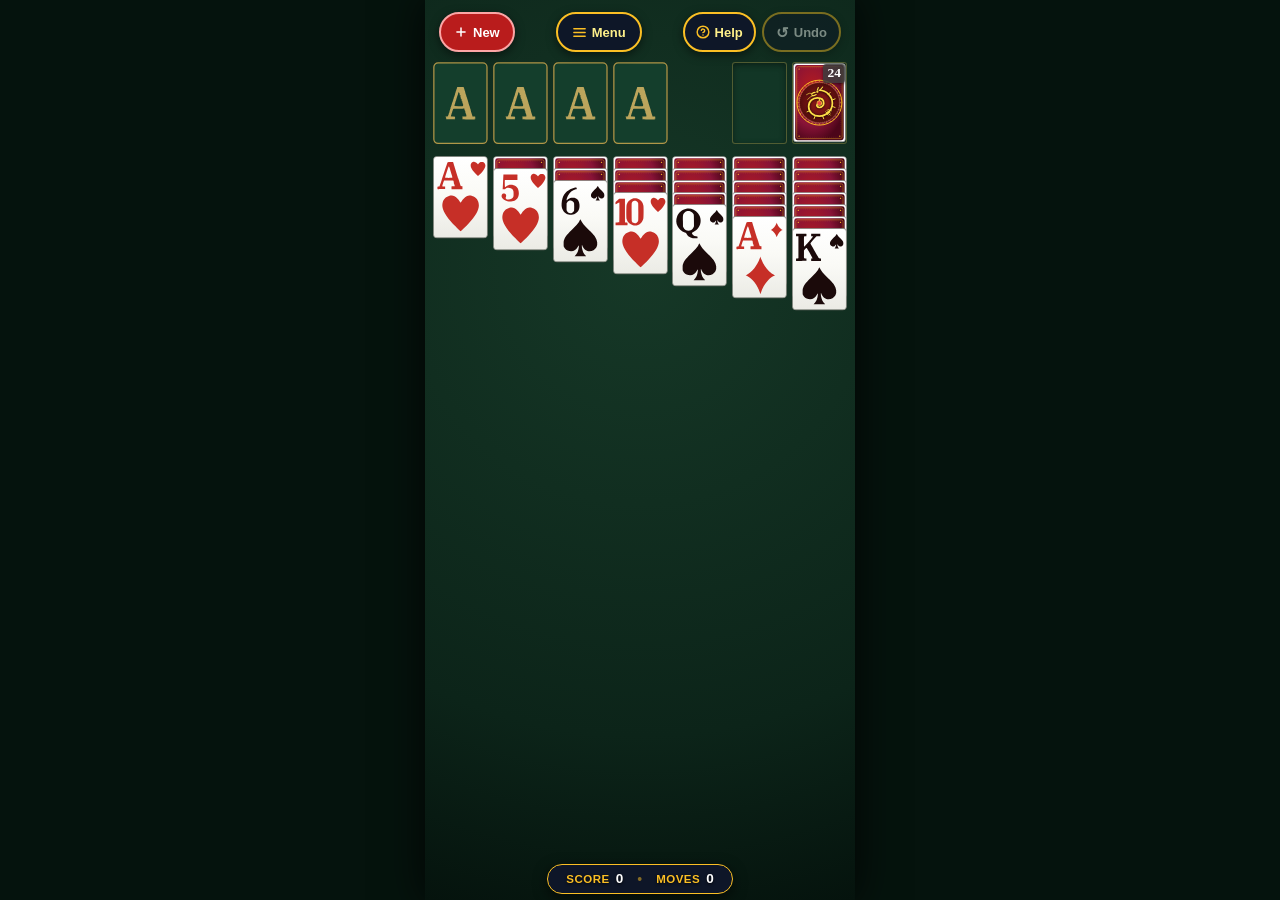
==== index.html @ 0c7f5eee "Update celebration screens and confirmation modals to Imperial Golden Dragon theme" ====
<!DOCTYPE html>
<html lang="en">
<head>
  <meta charset="UTF-8">
  <meta name="viewport" content="width=device-width, initial-scale=1.0, maximum-scale=1.0, user-scalable=no, viewport-fit=cover">
  <title>agy-solitaire: Accessible Klondike Solitaire</title>
  
  <!-- Apple Mobile Web App Tags for iPhone 16e PWA -->
  <meta name="apple-mobile-web-app-capable" content="yes">
  <meta name="apple-mobile-web-app-status-bar-style" content="black-translucent">
  <meta name="apple-mobile-web-app-title" content="Solitaire">
  <meta name="theme-color" content="#0c2419">

  <link rel="manifest" href="manifest.json?v=c1a">
  <link rel="apple-touch-icon" sizes="180x180" href="apple-touch-icon.png?v=c1a">
  <link rel="apple-touch-icon" href="apple-touch-icon.png?v=c1a">
  <link rel="icon" type="image/png" sizes="192x192" href="assets/icon-192.png?v=c1a">
  <link rel="icon" type="image/png" sizes="32x32" href="apple-touch-icon.png?v=c1a">
  <link rel="icon" type="image/svg+xml" href="favicon.svg?v=c1a">
  <link rel="alternate icon" href="favicon.svg?v=c1a">
  
  <!-- High-Legibility Font (Option 2: Lexend for open numeral counters) -->
  <link rel="preconnect" href="https://fonts.googleapis.com">
  <link rel="preconnect" href="https://fonts.gstatic.com" crossorigin>
  <link href="https://fonts.googleapis.com/css2?family=Lexend:wght@700;800;900&display=swap" rel="stylesheet">

  <link rel="stylesheet" href="css/style.css">
</head>
<body>

  <div id="app-container">
    <!-- ================================================================= -->
    <!-- TOP HUD: OPTION 2 TOP FLOATING BRASS PILLS                        -->
    <!-- ================================================================= -->
    <!-- ================================================================= -->
    <!-- TOP HUD: OPTION 3 SENIOR HIGH-CONTRAST BAR (40px HEIGHT, CENTER MENU)-->
    <!-- ================================================================= -->
    <header class="top-hud">
      <div class="hud-controls-left">
        <button class="hud-btn new-game-btn" id="btn-new-game" title="Start a New Game" aria-label="Start a New Game">
          <svg width="14" height="14" viewBox="0 0 24 24" fill="none" stroke="#ffffff" stroke-width="2.6" stroke-linecap="round" stroke-linejoin="round" style="flex-shrink:0;">
            <line x1="12" y1="5" x2="12" y2="19"/>
            <line x1="5" y1="12" x2="19" y2="12"/>
          </svg>
          <span>New</span>
        </button>
      </div>

      <div class="hud-controls-center">
        <button class="hud-btn menu-btn" id="btn-settings-toggle" title="Game Menu & Settings" aria-label="Game Menu & Settings">
          <svg width="15" height="15" viewBox="0 0 24 24" fill="none" stroke="#fbbf24" stroke-width="2.4" stroke-linecap="round" stroke-linejoin="round" style="flex-shrink:0;">
            <line x1="3" y1="6" x2="21" y2="6"/>
            <line x1="3" y1="12" x2="21" y2="12"/>
            <line x1="3" y1="18" x2="21" y2="18"/>
          </svg>
          <span>Menu</span>
        </button>
      </div>

      <div class="hud-controls-right">
        <button class="hud-btn help-btn" id="btn-help-toggle" title="How to Play" aria-label="How to Play">
          <svg width="14" height="14" viewBox="0 0 24 24" fill="none" stroke="#fbbf24" stroke-width="2.5" stroke-linecap="round" stroke-linejoin="round" style="flex-shrink:0;">
            <circle cx="12" cy="12" r="10"/>
            <path d="M9.09 9a3 3 0 0 1 5.83 1c0 2-3 3-3 3"/>
            <line x1="12" y1="17" x2="12.01" y2="17"/>
          </svg>
          <span>Help</span>
        </button>
        <button class="hud-btn undo-btn" id="btn-undo" title="Undo previous move" aria-label="Undo previous move">
          <span style="font-size: 15px; line-height: 1;">&#x21BA;</span>
          <span>Undo</span>
        </button>
      </div>
    </header>

    <!-- ================================================================= -->
    <!-- TOP ROW: 4 FOUNDATIONS ON LEFT, WASTE & STOCK ON RIGHT            -->
    <!-- ================================================================= -->
    <section class="top-row">
      <div class="slot slot-foundation" id="foundation-S" title="Spades Foundation"></div>
      <div class="slot slot-foundation" id="foundation-H" title="Hearts Foundation"></div>
      <div class="slot slot-foundation" id="foundation-C" title="Clubs Foundation"></div>
      <div class="slot slot-foundation" id="foundation-D" title="Diamonds Foundation"></div>
      <div></div> <!-- Blank spacer between foundations and waste -->
      <div class="slot slot-waste" id="slot-waste" title="Waste pile"></div>
      <div class="slot slot-stock" id="slot-stock" title="Stock pile"></div>
    </section>

    <!-- Container for Ace Celebration burst effects -->
    <div id="ace-celebration-container"></div>

    <!-- ================================================================= -->
    <!-- TABLEAU: 7 COLUMNS (GENEROUS TOUCH TARGETS & JUMBO RANKS)         -->
    <!-- ================================================================= -->
    <main class="tableau-area" id="game-board">
      <div class="tableau-col" id="tableau-0" data-col="0"></div>
      <div class="tableau-col" id="tableau-1" data-col="1"></div>
      <div class="tableau-col" id="tableau-2" data-col="2"></div>
      <div class="tableau-col" id="tableau-3" data-col="3"></div>
      <div class="tableau-col" id="tableau-4" data-col="4"></div>
      <div class="tableau-col" id="tableau-5" data-col="5"></div>
      <div class="tableau-col" id="tableau-6" data-col="6"></div>
    </main>

    <!-- ================================================================= -->
    <!-- AUTO-FINISH BANNER (APPEARS WHEN ALL CARDS REVEALED)             -->
    <!-- ================================================================= -->
    <aside id="auto-finish-banner">
      <div class="banner-text">🎉 Solitaire Solved!</div>
      <button class="banner-btn" id="btn-auto-finish">Auto-Finish &rarr;</button>
    </aside>

    <!-- ================================================================= -->
    <!-- VICTORY CELEBRATION LAYER (CANVAS + LANTERNS + DRAGON MODAL)       -->
    <!-- ================================================================= -->
    <canvas id="victory-canvas"></canvas>
    <div id="victory-lanterns"></div>

    <div id="victory-modal-overlay">
      <div class="opt2-seal">
        <svg class="modal-dragon-svg" width="86" height="86" viewBox="0 0 68 68" fill="none" xmlns="http://www.w3.org/2000/svg">
          <circle cx="34" cy="34" r="30" fill="none" stroke="#fbbf24" stroke-width="1.3"/>
          <g stroke="#fbbf24" stroke-width="0.8">
            <line x1="61.50" y1="34.00" x2="64.00" y2="34.00"/><line x1="61.08" y1="38.78" x2="63.54" y2="39.21"/><line x1="59.84" y1="43.37" x2="62.19" y2="44.24"/><line x1="57.81" y1="47.61" x2="59.98" y2="48.81"/><line x1="55.08" y1="51.34" x2="57.06" y2="52.88"/><line x1="51.72" y1="54.43" x2="53.48" y2="56.28"/><line x1="47.81" y1="56.76" x2="49.27" y2="58.93"/><line x1="43.48" y1="58.26" x2="44.60" y2="60.67"/><line x1="38.85" y1="58.88" x2="39.73" y2="61.50"/><line x1="34.00" y1="58.60" x2="34.00" y2="61.10"/><line x1="29.15" y1="58.88" x2="28.27" y2="61.50"/><line x1="24.52" y1="58.26" x2="23.40" y2="60.67"/><line x1="20.19" y1="56.76" x2="18.73" y2="58.93"/><line x1="16.28" y1="54.43" x2="14.52" y2="56.28"/><line x1="12.92" y1="51.34" x2="10.94" y2="52.88"/><line x1="10.19" y1="47.61" x2="8.02" y2="48.81"/><line x1="8.16" y1="43.37" x2="5.81" y2="44.24"/><line x1="6.92" y1="38.78" x2="4.46" y2="39.21"/><line x1="6.50" y1="34.00" x2="4.00" y2="34.00"/><line x1="6.92" y1="29.22" x2="4.46" y2="28.79"/><line x1="8.16" y1="24.63" x2="5.81" y2="23.76"/><line x1="10.19" y1="20.39" x2="8.02" y2="19.19"/><line x1="12.92" y1="16.66" x2="10.94" y2="15.12"/><line x1="16.28" y1="13.57" x2="14.52" y2="11.72"/><line x1="20.19" y1="11.24" x2="18.73" y2="9.07"/><line x1="24.52" y1="9.74" x2="23.40" y2="7.33"/><line x1="29.15" y1="9.12" x2="28.27" y2="6.50"/><line x1="34.00" y1="9.40" x2="34.00" y2="6.90"/><line x1="38.85" y1="9.12" x2="39.73" y2="6.50"/><line x1="43.48" y1="9.74" x2="44.60" y2="7.33"/><line x1="47.81" y1="11.24" x2="49.27" y2="9.07"/><line x1="51.72" y1="13.57" x2="53.48" y2="11.72"/><line x1="55.08" y1="16.66" x2="57.06" y2="15.12"/><line x1="57.81" y1="20.39" x2="59.98" y2="19.19"/><line x1="59.84" y1="24.63" x2="62.19" y2="23.76"/><line x1="61.08" y1="29.22" x2="63.54" y2="28.79"/>
          </g>
          <circle cx="34" cy="34" r="27.2" fill="none" stroke="rgba(254, 240, 138, 0.7)" stroke-width="0.7"/>
          <circle cx="34" cy="34" r="25" fill="none" stroke="rgba(254, 240, 138, 0.6)" stroke-width="0.7" stroke-dasharray="1.5,1.5"/>
          <!-- Golden Imperial Dragon with Flaming Ruby Pearl -->
          <g transform="translate(34, 34) scale(0.68) translate(-34, -31)" fill="none" stroke="#fde047" stroke-linecap="round" stroke-linejoin="round" style="filter: drop-shadow(0 1.5px 2px rgba(0,0,0,0.85));">
            <path d="M 34,8 C 47,8 58,19 58,32 C 58,46 46,56 34,56 C 22,56 14,48 14,38 C 14,28 22,22 30,22 C 38,22 42,26 42,32 C 42,36 38,40 34,40 C 30,40 28,36 30,34" stroke-width="3.2"/>
            <path d="M 50,16 L 54,12 M 58,26 L 63,24 M 58,38 L 63,40 M 50,50 L 54,54 M 40,56 L 42,61 M 26,56 L 24,61 M 16,46 L 11,48" stroke-width="1.8"/>
            <path d="M 30,8 L 32,3 M 36,7 L 40,2" stroke-width="2"/>
            <circle cx="30" cy="11" r="1.5" fill="#fde047"/>
            <path d="M 26,12 C 22,12 19,14 20,17 C 21,19 25,18 28,16" stroke-width="2"/>
            <path d="M 22,14 Q 14,12 10,16 M 24,17 Q 16,20 12,25" stroke-width="1.2"/>
            <path d="M 48,46 L 54,50 M 50,44 L 56,46 M 46,48 L 50,54" stroke-width="1.8"/>
            <circle cx="34" cy="32" r="4.5" fill="#ef4444" stroke="#fde047" stroke-width="1.2"/>
            <path d="M 34,24 Q 32,27 34,27.5 Q 36,27 34,24" fill="#fde047"/>
          </g>
        </svg>
      </div>
      <div class="opt2-title">VICTORY!</div>
      <div class="opt2-sub" id="modal-sub-label">IMPERIAL GOLDEN DRAGON</div>
      
      <div class="opt2-stats">
        <span>MOVES: <strong id="modal-stats-moves">0</strong></span>
        <span>&bull;</span>
        <span>SCORE: <strong id="modal-stats-score">0</strong></span>
      </div>

      <button class="opt2-btn" id="modal-play-again-btn">PLAY NEXT DEAL &#x27F6;</button>
    </div>

    <!-- ================================================================= -->
    <!-- WIN 2 CELEBRATION MODAL: COMPACT BANNER (DOES NOT COVER TABLEAU)  -->
    <!-- ================================================================= -->
    <div id="victory-banner-overlay" class="combo-banner">
      <div class="win2-seal">
        <svg class="modal-dragon-svg" width="46" height="46" viewBox="0 0 68 68" fill="none" xmlns="http://www.w3.org/2000/svg">
          <circle cx="34" cy="34" r="30" fill="none" stroke="#fbbf24" stroke-width="1.3"/>
          <circle cx="34" cy="34" r="27.2" fill="none" stroke="rgba(254, 240, 138, 0.7)" stroke-width="0.7"/>
          <circle cx="34" cy="34" r="25" fill="none" stroke="rgba(254, 240, 138, 0.6)" stroke-width="0.7" stroke-dasharray="1.5,1.5"/>
          <g transform="translate(34, 34) scale(0.68) translate(-34, -31)" fill="none" stroke="#fde047" stroke-linecap="round" stroke-linejoin="round" style="filter: drop-shadow(0 1.2px 1.5px rgba(0,0,0,0.85));">
            <path d="M 34,8 C 47,8 58,19 58,32 C 58,46 46,56 34,56 C 22,56 14,48 14,38 C 14,28 22,22 30,22 C 38,22 42,26 42,32 C 42,36 38,40 34,40 C 30,40 28,36 30,34" stroke-width="3.2"/>
            <path d="M 50,16 L 54,12 M 58,26 L 63,24 M 58,38 L 63,40 M 50,50 L 54,54 M 40,56 L 42,61 M 26,56 L 24,61 M 16,46 L 11,48" stroke-width="1.8"/>
            <path d="M 30,8 L 32,3 M 36,7 L 40,2" stroke-width="2"/>
            <circle cx="30" cy="11" r="1.5" fill="#fde047"/>
            <path d="M 26,12 C 22,12 19,14 20,17 C 21,19 25,18 28,16" stroke-width="2"/>
            <path d="M 22,14 Q 14,12 10,16 M 24,17 Q 16,20 12,25" stroke-width="1.2"/>
            <path d="M 48,46 L 54,50 M 50,44 L 56,46 M 46,48 L 50,54" stroke-width="1.8"/>
            <circle cx="34" cy="32" r="4.5" fill="#ef4444" stroke="#fde047" stroke-width="1.2"/>
            <path d="M 34,24 Q 32,27 34,27.5 Q 36,27 34,24" fill="#fde047"/>
          </g>
        </svg>
      </div>
      <div class="win2-title">GRAND JUBILEE!</div>
      <div class="win2-sub">Imperial Golden Dragon &bull; 9 Auspicious Lanterns</div>
      <div class="win2-stats">
        <span>MOVES: <strong id="banner-stats-moves">0</strong></span>
        <span>&bull;</span>
        <span>SCORE: <strong id="banner-stats-score">0</strong></span>
      </div>
      <button class="opt2-btn win2-btn" id="banner-play-again-btn">Next Deal &#x27F6;</button>
    </div>

    <!-- ================================================================= -->
    <!-- NEW GAME CONFIRMATION MODAL (STYLED TO MATCH THE GAME)            -->
    <!-- ================================================================= -->
    <div id="new-game-modal-overlay" class="confirm-modal-overlay">
      <div class="confirm-modal-card">
        <div class="confirm-modal-seal">
          <svg class="modal-dragon-svg" width="46" height="46" viewBox="0 0 68 68" fill="none" xmlns="http://www.w3.org/2000/svg">
            <circle cx="34" cy="34" r="30" fill="none" stroke="#fbbf24" stroke-width="1.3"/>
            <circle cx="34" cy="34" r="27.2" fill="none" stroke="rgba(254, 240, 138, 0.7)" stroke-width="0.7"/>
            <circle cx="34" cy="34" r="25" fill="none" stroke="rgba(254, 240, 138, 0.6)" stroke-width="0.7" stroke-dasharray="1.5,1.5"/>
            <g transform="translate(34, 34) scale(0.68) translate(-34, -31)" fill="none" stroke="#fde047" stroke-linecap="round" stroke-linejoin="round" style="filter: drop-shadow(0 1.2px 1.5px rgba(0,0,0,0.85));">
              <path d="M 34,8 C 47,8 58,19 58,32 C 58,46 46,56 34,56 C 22,56 14,48 14,38 C 14,28 22,22 30,22 C 38,22 42,26 42,32 C 42,36 38,40 34,40 C 30,40 28,36 30,34" stroke-width="3.2"/>
              <path d="M 50,16 L 54,12 M 58,26 L 63,24 M 58,38 L 63,40 M 50,50 L 54,54 M 40,56 L 42,61 M 26,56 L 24,61 M 16,46 L 11,48" stroke-width="1.8"/>
              <path d="M 30,8 L 32,3 M 36,7 L 40,2" stroke-width="2"/>
              <circle cx="30" cy="11" r="1.5" fill="#fde047"/>
              <path d="M 26,12 C 22,12 19,14 20,17 C 21,19 25,18 28,16" stroke-width="2"/>
              <path d="M 22,14 Q 14,12 10,16 M 24,17 Q 16,20 12,25" stroke-width="1.2"/>
              <path d="M 48,46 L 54,50 M 50,44 L 56,46 M 46,48 L 50,54" stroke-width="1.8"/>
              <circle cx="34" cy="32" r="4.5" fill="#ef4444" stroke="#fde047" stroke-width="1.2"/>
              <path d="M 34,24 Q 32,27 34,27.5 Q 36,27 34,24" fill="#fde047"/>
            </g>
          </svg>
        </div>
        <div class="confirm-modal-title">Start a New Deal?</div>
        <div class="confirm-modal-desc">
          Your current deal and moves will be reset.
        </div>
        <div class="confirm-modal-buttons">
          <button class="confirm-btn confirm-btn-cancel" id="btn-cancel-new-game">Cancel</button>
          <button class="confirm-btn confirm-btn-proceed" id="btn-confirm-new-game">Start New Deal</button>
        </div>
      </div>
    </div>

    <!-- ================================================================= -->
    <!-- SETTINGS MODAL (STYLED TO MATCH THE GAME)                         -->
    <!-- ================================================================= -->
    <div id="settings-modal-overlay" class="confirm-modal-overlay">
      <div class="confirm-modal-card settings-modal-card">
        <div class="confirm-modal-seal">
          <svg width="20" height="20" viewBox="0 0 24 24" fill="none" stroke="#fbbf24" stroke-width="2.2" stroke-linecap="round" stroke-linejoin="round">
            <circle cx="12" cy="12" r="3" fill="rgba(251, 191, 36, 0.4)"/>
            <path d="M19.4 15a1.65 1.65 0 0 0 .33 1.82l.06.06a2 2 0 0 1 0 2.83 2 2 0 0 1-2.83 0l-.06-.06a1.65 1.65 0 0 0-1.82-.33 1.65 1.65 0 0 0-1 1.51V21a2 2 0 0 1-2 2 2 2 0 0 1-2-2v-.09A1.65 1.65 0 0 0 9 19.4a1.65 1.65 0 0 0-1.82.33l-.06.06a2 2 0 0 1-2.83 0 2 2 0 0 1 0-2.83l.06-.06a1.65 1.65 0 0 0 .33-1.82 1.65 1.65 0 0 0-1.51-1H3a2 2 0 0 1-2-2 2 2 0 0 1 2-2h.09A1.65 1.65 0 0 0 4.6 9a1.65 1.65 0 0 0-.33-1.82l-.06-.06a2 2 0 0 1 0-2.83 2 2 0 0 1 2.83 0l.06.06a1.65 1.65 0 0 0 1.82.33H9a1.65 1.65 0 0 0 1-1.51V3a2 2 0 0 1 2-2 2 2 0 0 1 2 2v.09a1.65 1.65 0 0 0 1 1.51 1.65 1.65 0 0 0 1.82-.33l.06-.06a2 2 0 0 1 2.83 0 2 2 0 0 1 0 2.83l-.06.06a1.65 1.65 0 0 0-.33 1.82V9a1.65 1.65 0 0 0 1.51 1H21a2 2 0 0 1 2 2 2 2 0 0 1-2 2h-.09a1.65 1.65 0 0 0-1.51 1z"/>
          </svg>
        </div>
        <div class="confirm-modal-title">Settings</div>
        
        <div class="settings-rows">
          <!-- Setting 1: Move Control -->
          <div class="settings-row">
            <div class="settings-label-group">
              <div class="settings-label">Move Control</div>
              <div class="settings-hint">Tap card destination or auto-move</div>
            </div>
            <div class="settings-toggle-group">
              <button class="settings-option-btn active" id="btn-opt-move-manual" data-setting="moveMode" data-val="manual">Choose Move</button>
              <button class="settings-option-btn" id="btn-opt-move-auto" data-setting="moveMode" data-val="auto">Single Tap</button>
            </div>
          </div>

          <!-- Setting 2: Draw Cards -->
          <div class="settings-row">
            <div class="settings-label-group">
              <div class="settings-label">Draw Mode</div>
              <div class="settings-hint">Cards dealt from stock to waste</div>
            </div>
            <div class="settings-toggle-group">
              <button class="settings-option-btn active" id="btn-opt-draw-1" data-setting="drawCount" data-val="1">Deal 1</button>
              <button class="settings-option-btn" id="btn-opt-draw-3" data-setting="drawCount" data-val="3">Deal 3</button>
            </div>
          </div>

          <!-- Setting 3: Deal Type -->
          <div class="settings-row">
            <div class="settings-label-group">
              <div class="settings-label">Deal Type</div>
              <div class="settings-hint">Guaranteed winnable or random deal</div>
            </div>
            <div class="settings-toggle-group">
              <button class="settings-option-btn active" id="btn-opt-deal-winning" data-setting="dealType" data-val="winning">Winnable</button>
              <button class="settings-option-btn" id="btn-opt-deal-random" data-setting="dealType" data-val="random">Random</button>
            </div>
          </div>

          <!-- Setting 3: Show Timer -->
          <div class="settings-row">
            <div class="settings-label-group">
              <div class="settings-label">Show Timer</div>
              <div class="settings-hint">Display timer at bottom of screen</div>
            </div>
            <div class="settings-toggle-group">
              <button class="settings-option-btn active" id="btn-opt-timer-off" data-setting="showTimer" data-val="false">Off</button>
              <button class="settings-option-btn" id="btn-opt-timer-on" data-setting="showTimer" data-val="true">On</button>
            </div>
          </div>

          <!-- Setting 4: Sound Effects -->
          <div class="settings-row">
            <div class="settings-label-group">
              <div class="settings-label">Sound Effects</div>
              <div class="settings-hint">Tactile audio feedback on card moves</div>
            </div>
            <div class="settings-toggle-group">
              <button class="settings-option-btn" id="btn-opt-sound-off" data-setting="soundMuted" data-val="true">Off</button>
              <button class="settings-option-btn active" id="btn-opt-sound-on" data-setting="soundMuted" data-val="false">On</button>
            </div>
          </div>
        </div>

        <div class="confirm-modal-buttons" style="margin-top: 18px;">
          <button class="confirm-btn confirm-btn-proceed" id="btn-close-settings" style="width: 100%;">Done</button>
        </div>
      </div>
    </div>

    <!-- ================================================================= -->
    <!-- HOW TO PLAY / HELP MODAL (SENIOR FRIENDLY & ELEGANT)              -->
    <!-- ================================================================= -->
    <div id="help-modal-overlay" class="confirm-modal-overlay">
      <div class="confirm-modal-card help-modal-card">
        <div class="confirm-modal-seal">
          <svg width="22" height="22" viewBox="0 0 24 24" fill="none" stroke="#fbbf24" stroke-width="2.5" stroke-linecap="round" stroke-linejoin="round">
            <circle cx="12" cy="12" r="10"/>
            <path d="M9.09 9a3 3 0 0 1 5.83 1c0 2-3 3-3 3"/>
            <line x1="12" y1="17" x2="12.01" y2="17"/>
          </svg>
        </div>
        <div class="confirm-modal-title">How to Play</div>
        <div class="help-modal-subtitle">Klondike Solitaire Quick Guide</div>
        
        <div class="help-scroll-body">
          <div class="help-card-box">
            <div class="help-card-heading">🎯 Goal of the Game</div>
            <div class="help-card-desc">Build all 4 foundation piles at the top from <strong>Ace up to King</strong>, sorted by suit (♠ ♥ ♣ ♦).</div>
          </div>

          <div class="help-card-box">
            <div class="help-card-heading">🃏 Moving Cards (Tableau)</div>
            <div class="help-card-desc">
              • Stack cards downward in <strong>alternating colors</strong> (e.g. Red 8 on Black 9).<br>
              • Empty column spaces can only be filled by a <strong>King</strong> (or a stack starting with a King).<br>
              • You can move single cards or full sequences of face-up cards.
            </div>
          </div>

          <div class="help-card-box">
            <div class="help-card-heading">📦 Stock & Waste</div>
            <div class="help-card-desc">Tap the top-right <strong>Stock</strong> pile to draw cards into the <strong>Waste</strong> pile. When the stock is empty, tap it again to recycle.</div>
          </div>

          <div class="help-card-box">
            <div class="help-card-heading">💡 Helpful Tips for Mom</div>
            <div class="help-card-desc">
              • <strong>Aces fly automatically</strong> to the foundation when tapped!<br>
              • Tap <strong>Undo</strong> anytime if you want to rethink a move.<br>
              • Try to uncover face-down cards as early as you can.
            </div>
          </div>
        </div>

        <div class="confirm-modal-buttons" style="margin-top: 14px;">
          <button class="confirm-btn confirm-btn-proceed" id="btn-close-help" style="width: 100%;">Got It, Let's Play!</button>
        </div>
      </div>
    </div>

    <!-- ================================================================= -->
    <!-- BOTTOM BAR: SCORE, MOVES & OPTIONAL TIMER (TOGGLEABLE IN MENU)    -->
    <!-- ================================================================= -->
    <footer id="bottom-hud" class="bottom-hud">
      <div class="bottom-status-capsule">
        <div class="hud-stat-item">
          <span class="hud-stat-label">Score</span>
          <span class="hud-stat-val" id="hud-score">0</span>
        </div>
        <div class="hud-stat-divider">&bull;</div>
        <div class="hud-stat-item">
          <span class="hud-stat-label">Moves</span>
          <span class="hud-stat-val" id="hud-moves">0</span>
        </div>
        <div class="hud-stat-divider" id="hud-timer-divider" style="display: none;">&bull;</div>
        <div class="hud-stat-item" id="hud-timer-item" style="display: none;">
          <span class="hud-stat-label">Time</span>
          <span class="hud-stat-val" id="bottom-timer">00:00</span>
        </div>
      </div>
    </footer>
  </div>

  <!-- Scripts -->
  <script src="js/deck.js"></script>
  <script src="js/audio.js"></script>
  <script src="js/celebration.js"></script>
  <script src="js/game.js"></script>
  <script>
    window.addEventListener('DOMContentLoaded', () => {
      const container = document.getElementById('app-container');
      window.solitaireCelebration.init(container);
      window.solitaireGame.init();

      // Register PWA Service Worker if supported
      if ('serviceWorker' in navigator) {
        navigator.serviceWorker.register('sw.js').catch(err => {
          console.log('SW registration note:', err);
        });
      }
    });
  </script>
</body>
</html>
---- css/style.css ----
/**
 * agy-solitaire: Accessible Stylesheet
 * Optimized for low-vision & iPhone 16e (6.1" display)
 * Theme: Option 3 Imperial Pine & Brass Felt
 */

:root {
  --pine-felt: radial-gradient(circle at 50% 30%, #163827 0%, #0c2419 70%, #05130d 100%);
  --gold-accent: #fbbf24;
  --gold-light: #fef08a;
  --card-red: #c62f27;
  --card-black: #1b0a0a;
  --slot-border: rgba(176, 151, 72, 0.4);
  --slot-bg: rgba(20, 62, 44, 0.5);
  --card-width: 52px;
  --card-height: 78px;
}

* {
  box-sizing: border-box;
  margin: 0;
  padding: 0;
  -webkit-tap-highlight-color: transparent;
  user-select: none;
  -webkit-user-select: none;
  font-family: -apple-system, BlinkMacSystemFont, "Segoe UI", Roboto, Helvetica, Arial, sans-serif;
}

html, body {
  width: 100%;
  height: 100%;
  overflow: hidden;
  background-color: #05130d;
}

/* App Viewport Container (Centered, iPhone 16e aspect ratio) */
#app-container {
  width: 100%;
  max-width: 430px;
  height: 100%;
  margin: 0 auto;
  background: var(--pine-felt);
  position: relative;
  display: flex;
  flex-direction: column;
  box-shadow: 0 0 40px rgba(0, 0, 0, 0.8);
  padding: max(8px, env(safe-area-inset-top)) 8px max(12px, env(safe-area-inset-bottom)) 8px;
  overflow: hidden;
}

/* =========================================================================
   TOP HUD: OPTION 3 SENIOR HIGH-CONTRAST BAR (40px HEIGHT, CENTER MENU)
   ========================================================================= */
.top-hud {
  display: flex;
  justify-content: space-between;
  align-items: center;
  padding: 4px 6px 10px 6px;
  z-index: 20;
  width: 100%;
  box-sizing: border-box;
}

.hud-controls-left {
  display: flex;
  align-items: center;
  flex-shrink: 0;
}

.hud-controls-center {
  display: flex;
  align-items: center;
  justify-content: center;
  flex-shrink: 0;
}

.hud-controls-right {
  display: flex;
  align-items: center;
  gap: 6px;
  flex-shrink: 0;
}

.hud-btn {
  background: rgba(15, 23, 42, 0.95);
  border: 2px solid var(--gold-accent);
  color: #ffffff;
  height: 40px;
  padding: 0 12px;
  border-radius: 20px;
  font-size: 13px;
  font-weight: 800;
  cursor: pointer;
  display: inline-flex;
  align-items: center;
  justify-content: center;
  gap: 5px;
  transition: all 0.15s ease;
  box-shadow: 0 3px 10px rgba(0, 0, 0, 0.5);
  user-select: none;
  box-sizing: border-box;
}

.hud-btn:active {
  transform: scale(0.95);
  background: var(--gold-accent);
  color: #0f172a;
}

.hud-btn.new-game-btn {
  background: #b91c1c;
  border-color: #fca5a5;
  color: #ffffff;
  padding: 0 13px;
}

.hud-btn.new-game-btn:active {
  background: #ef4444;
}

.hud-btn.menu-btn {
  background: rgba(15, 23, 42, 0.95);
  border-color: #fbbf24;
  color: #fef08a;
  padding: 0 14px;
}

.hud-btn.help-btn {
  background: rgba(15, 23, 42, 0.95);
  border-color: #fbbf24;
  color: #fef08a;
  padding: 0 11px;
}

.hud-btn.undo-btn {
  padding: 0 12px;
}

/* =========================================================================
   TOP ROW: STOCK, WASTE, & 4 FOUNDATIONS (GRID OF 7 SLOTS)
   ========================================================================= */
.top-row {
  display: grid;
  grid-template-columns: repeat(7, 1fr);
  gap: 5px;
  margin-bottom: 12px;
  z-index: 10;
}

.slot {
  width: 100%;
  aspect-ratio: 52 / 78;
  border-radius: 3.2px;
  border: 1.2px solid var(--slot-border);
  background: var(--slot-bg);
  position: relative;
  display: flex;
  align-items: center;
  justify-content: center;
  box-shadow: inset 0 2px 6px rgba(0, 0, 0, 0.4);
}

.slot-stock.empty-stock {
  cursor: pointer;
}

.recycle-symbol {
  font-size: 20px;
  font-weight: 900;
  color: var(--gold-accent);
  opacity: 0.7;
}

.slot-foundation {
  background: transparent;
  border: none;
  box-shadow: none;
}

.foundation-empty-glyph {
  font-family: Georgia, 'Times New Roman', serif;
  font-size: 28px;
  font-weight: 700;
  color: rgba(251, 191, 36, 0.45);
  display: flex;
  align-items: center;
  justify-content: center;
  width: 100%;
  height: 100%;
  letter-spacing: 0.5px;
  user-select: none;
}

.stock-count-badge {
  position: absolute;
  top: 0.6px;
  right: 0.6px;
  width: 22px;
  height: 19px;
  border-radius: 3.2px;
  background: rgba(60, 60, 60, 0.85);
  display: flex;
  align-items: center;
  justify-content: center;
  color: #ffffff;
  font-family: 'Bodoni 72', Didot, Georgia, 'Times New Roman', serif;
  font-size: 13.5px;
  font-weight: 700;
  box-shadow: 0 1px 3px rgba(0, 0, 0, 0.5);
  pointer-events: none;
  z-index: 5;
}

/* =========================================================================
   TABLEAU: 7 COLUMNS
   ========================================================================= */
.tableau-area {
  flex: 1;
  display: grid;
  grid-template-columns: repeat(7, 1fr);
  gap: 5px;
  position: relative;
  overflow: visible;
  z-index: 10;
}

.tableau-col {
  width: 100%;
  height: 100%;
  position: relative;
  border-radius: 6px;
  min-height: 220px;
}

/* Empty column King placeholder slot */
.king-placeholder-slot {
  position: absolute;
  top: 0;
  left: 0;
  width: 100%;
  aspect-ratio: 52 / 78;
  border-radius: 3.5px;
  cursor: default;
  transition: transform 0.15s ease, filter 0.2s ease;
}

.king-placeholder-slot svg {
  display: block;
  width: 100%;
  height: 100%;
  pointer-events: none;
}

.king-placeholder-slot.valid-king-target {
  cursor: pointer;
  filter: drop-shadow(0 0 10px rgba(251, 191, 36, 0.85));
  animation: kingSlotPulse 2s infinite ease-in-out;
}

@keyframes kingSlotPulse {
  0%, 100% {
    transform: scale(1);
    filter: drop-shadow(0 0 6px rgba(251, 191, 36, 0.6));
  }
  50% {
    transform: scale(1.02);
    filter: drop-shadow(0 0 14px rgba(254, 240, 138, 0.95));
  }
}

/* =========================================================================
   SOLITAIRE CARD STYLING (VECTOR SVG CARDS MATCHING MOM'S GAME)
   ========================================================================= */
.solitaire-card {
  position: absolute;
  top: 0;
  left: 0;
  width: 100%;
  aspect-ratio: 52 / 78;
  border-radius: 3.2px;
  border: none;
  background: transparent;
  cursor: pointer;
  overflow: visible;
  transition: transform 0.1s ease;
  will-change: transform;
}

.solitaire-card svg.card-svg,
.slot svg.slot-svg {
  display: block;
  width: 100%;
  height: 100%;
  overflow: visible;
  filter: drop-shadow(0 0.8px 0.6px rgba(0, 0, 0, 0.45));
  pointer-events: none;
}

.solitaire-card:active {
  transform: scale(0.97);
}

.solitaire-card.hint-active {
  animation: hintPulse 2.4s infinite ease-in-out;
  outline: 2px solid #fbbf24;
  outline-offset: -1px;
  border-radius: 3.2px;
  z-index: 25 !important;
}

@keyframes hintPulse {
  0%, 100% {
    box-shadow: 0 0 6px #fbbf24, 0 0 12px rgba(251, 191, 36, 0.55);
  }
  50% {
    box-shadow: 0 0 10px #fef08a, 0 0 18px rgba(254, 240, 138, 0.85);
  }
}

.solitaire-card.no-move-shake {
  animation: cardShake 0.25s ease-in-out;
}

@keyframes cardShake {
  0%, 100% { transform: translateX(0); }
  25% { transform: translateX(-4px); }
  75% { transform: translateX(4px); }
}

/* Cards inside a selected stack: lift together without individual dividing halos */
.solitaire-card.selected-stack-card,
.solitaire-card.selected-card {
  transform: translateY(-4px) !important;
  z-index: 45 !important;
}

/* Unified perimeter golden aura wrapping the entire selected stack */
.stack-selection-halo {
  position: absolute;
  pointer-events: none;
  border-radius: 4px;
  border: 2px solid #fbbf24;
  box-shadow: 0 0 6px #fbbf24, 0 0 14px rgba(251, 191, 36, 0.55);
  animation: hintPulse 2.4s infinite ease-in-out;
  z-index: 48;
  box-sizing: border-box;
  will-change: box-shadow;
}

/* Flying Card: Fluid FLIP animation across the felt */
.solitaire-card.flying-card {
  z-index: 1000 !important;
  pointer-events: none !important;
  filter: drop-shadow(0 12px 24px rgba(0, 0, 0, 0.7)) drop-shadow(0 0 16px rgba(251, 191, 36, 0.5)) !important;
}

/* In-place card flip rotation */
.solitaire-card.flipping {
  animation: cardFlipInPlace 0.22s ease-in-out !important;
}

@keyframes cardFlipInPlace {
  0% { transform: scaleX(1); }
  50% { transform: scaleX(0.05); }
  100% { transform: scaleX(1); }
}

/* Slot & Column gentle shake for invalid destinations */
.slot-shake {
  animation: slotShake 0.25s ease-in-out !important;
}

@keyframes slotShake {
  0%, 100% { transform: translateX(0); }
  25% { transform: translateX(-5px); }
  75% { transform: translateX(5px); }
}

/* =========================================================================
   CARD BACK (OPTION 4A DOUBLE HAPPINESS 囍)
   ========================================================================= */
.card-back.double-happiness-back {
  width: 100%;
  height: 100%;
  background: radial-gradient(circle at 35% 35%, #b91c1c 0%, #881337 65%, #4c0519 100%);
  padding: 3px;
  border-radius: 3.2px;
  border: 0.6px solid #7a7c76;
  box-shadow: 0 0.8px 0.6px rgba(0, 0, 0, 0.45);
  box-sizing: border-box;
}

.back-inner-border {
  width: 100%;
  height: 100%;
  border: 1px solid rgba(251, 191, 36, 0.7);
  border-radius: 2.4px;
  display: flex;
  align-items: center;
  justify-content: center;
  box-sizing: border-box;
}

.back-seal {
  width: 28px;
  height: 28px;
  border-radius: 50%;
  border: 1.5px solid #fbbf24;
  background: radial-gradient(circle at center, #991b1b 0%, #450a0a 100%);
  display: flex;
  align-items: center;
  justify-content: center;
  box-shadow: 0 0 6px rgba(251, 191, 36, 0.4);
  box-sizing: border-box;
}

.back-seal-inner {
  width: 22px;
  height: 22px;
  border-radius: 50%;
  border: 1px dashed rgba(254, 240, 138, 0.5);
  display: flex;
  align-items: center;
  justify-content: center;
  box-sizing: border-box;
}

.back-seal-glyph {
  font-family: "PingFang SC", "Microsoft YaHei", sans-serif;
  font-size: 14px;
  font-weight: 900;
  color: #fbbf24;
  line-height: 1;
  text-shadow: 0 1px 3px rgba(0, 0, 0, 0.8);
}

/* =========================================================================
   AUTO-FINISH BANNER (WHEN GAME IS GUARANTEED SOLVED)
   ========================================================================= */
#auto-finish-banner {
  position: absolute;
  bottom: 24px;
  left: 16px;
  right: 16px;
  background: linear-gradient(180deg, #d97706 0%, #b45309 100%);
  border: 2px solid #fef08a;
  border-radius: 20px;
  padding: 12px 18px;
  display: none;
  justify-content: space-between;
  align-items: center;
  box-shadow: 0 8px 25px rgba(0, 0, 0, 0.7);
  z-index: 30;
  cursor: pointer;
}

#auto-finish-banner .banner-text {
  font-size: 14px;
  font-weight: 900;
  color: #ffffff;
  letter-spacing: 0.5px;
}

#auto-finish-banner .banner-btn {
  background: #ffffff;
  color: #92400e;
  font-size: 12px;
  font-weight: 900;
  padding: 6px 14px;
  border-radius: 14px;
  border: none;
}

/* =========================================================================
   VICTORY CANVAS & MODAL OVERLAY
   ========================================================================= */
#victory-canvas {
  position: absolute;
  top: 0;
  left: 0;
  width: 100%;
  height: 100%;
  pointer-events: none;
  z-index: 25;
}

#victory-lanterns {
  position: absolute;
  top: 0;
  left: 0;
  width: 100%;
  height: 100%;
  pointer-events: none;
  z-index: 24;
  overflow: hidden;
}

/* Lantern styling with off-screen parking */
.dyn-lantern {
  position: absolute;
  top: 0;
  left: 0;
  opacity: 0;
  transform: translateY(720px);
  animation-fill-mode: both !important;
  border-radius: 8px;
  background: radial-gradient(circle at 40% 35%, #ef4444 0%, #991b1b 75%, #450a0a 100%);
  border: 1.5px solid #fbbf24;
  box-shadow: 0 0 16px rgba(239, 68, 68, 0.8), 0 0 30px rgba(251, 191, 36, 0.45);
  display: flex;
  align-items: center;
  justify-content: center;
  color: #fef08a;
  font-family: "PingFang SC", sans-serif;
  font-weight: 900;
  pointer-events: none;
}

.dyn-lantern::after {
  content: "";
  position: absolute;
  bottom: -8px;
  left: calc(50% - 1.5px);
  width: 3px;
  height: 8px;
  background: #fbbf24;
}

.dyn-lantern.small { width: 26px; height: 36px; font-size: 11px; }
.dyn-lantern.medium { width: 34px; height: 46px; font-size: 14px; }
.dyn-lantern.large { width: 42px; height: 58px; font-size: 18px; border-width: 2px; }

@keyframes floatUpGentle {
  0% { transform: translateY(720px) translateX(0) rotate(0deg); opacity: 0; }
  5% { opacity: 0.95; }
  25% { transform: translateY(500px) translateX(10px) rotate(1.2deg); }
  50% { transform: translateY(330px) translateX(-8px) rotate(-1deg); }
  75% { transform: translateY(160px) translateX(12px) rotate(1.2deg); }
  92% { opacity: 0.95; }
  100% { transform: translateY(-110px) translateX(2px) rotate(-0.5deg); opacity: 0; }
}

@keyframes floatUpSwayLeft {
  0% { transform: translateY(720px) translateX(0) rotate(0deg); opacity: 0; }
  5% { opacity: 0.95; }
  25% { transform: translateY(510px) translateX(-16px) rotate(-1.5deg); }
  50% { transform: translateY(340px) translateX(8px) rotate(1deg); }
  75% { transform: translateY(170px) translateX(-18px) rotate(-1.2deg); }
  92% { opacity: 0.95; }
  100% { transform: translateY(-110px) translateX(-4px) rotate(0.5deg); opacity: 0; }
}

@keyframes floatUpSwayRight {
  0% { transform: translateY(720px) translateX(0) rotate(0deg); opacity: 0; }
  5% { opacity: 0.95; }
  25% { transform: translateY(510px) translateX(18px) rotate(1.5deg); }
  50% { transform: translateY(340px) translateX(-10px) rotate(-1.2deg); }
  75% { transform: translateY(170px) translateX(14px) rotate(1deg); }
  92% { opacity: 0.95; }
  100% { transform: translateY(-110px) translateX(6px) rotate(-0.5deg); opacity: 0; }
}

@keyframes lanternFlicker {
  0%, 100% { box-shadow: 0 0 16px rgba(239, 68, 68, 0.75), 0 0 28px rgba(251, 191, 36, 0.45); filter: brightness(1); }
  50% { box-shadow: 0 0 24px rgba(239, 68, 68, 0.95), 0 0 40px rgba(251, 191, 36, 0.65); filter: brightness(1.08); }
}

/* Double Happiness Modal Overlay (Option 2 Victory Modal) */
#victory-modal-overlay {
  position: absolute;
  top: 0;
  left: 0;
  width: 100%;
  height: 100%;
  display: flex;
  flex-direction: column;
  align-items: center;
  justify-content: center;
  background: radial-gradient(circle at center, rgba(185, 28, 28, 0.45) 0%, rgba(12, 36, 25, 0.88) 75%);
  backdrop-filter: blur(5px);
  z-index: 35;
  opacity: 0;
  pointer-events: none;
  transform: scale(0.92);
  transition: opacity 0.8s cubic-bezier(0.16, 1, 0.3, 1), transform 0.8s cubic-bezier(0.16, 1, 0.3, 1);
}

#victory-modal-overlay.visible {
  opacity: 1;
  pointer-events: auto;
  transform: scale(1);
}

.opt2-seal {
  width: 105px;
  height: 105px;
  border-radius: 50%;
  background: radial-gradient(circle at 35% 35%, #b91c1c 0%, #7f1d1d 70%, #450a0a 100%);
  border: 3px solid var(--gold-accent);
  box-shadow: 0 0 35px rgba(251, 191, 36, 0.65), inset 0 2px 10px rgba(254, 240, 138, 0.4);
  display: flex;
  align-items: center;
  justify-content: center;
  margin-bottom: 14px;
  animation: opt2Pulse 2.5s infinite ease-in-out;
}

@keyframes opt2Pulse {
  0%, 100% { transform: scale(1); box-shadow: 0 0 30px rgba(251, 191, 36, 0.5); }
  50% { transform: scale(1.05); box-shadow: 0 0 45px rgba(251, 191, 36, 0.85); }
}

.opt2-glyph {
  font-family: "PingFang SC", "Microsoft YaHei", sans-serif;
  font-size: 56px;
  font-weight: 900;
  color: var(--gold-accent);
  line-height: 1;
  text-shadow: 0 2px 6px rgba(0, 0, 0, 0.8);
}

.opt2-title {
  font-size: 26px;
  font-weight: 900;
  color: var(--gold-light);
  letter-spacing: 2px;
  text-shadow: 0 2px 8px rgba(0, 0, 0, 0.8);
  margin-bottom: 2px;
}

.opt2-sub {
  font-size: 14px;
  font-weight: 800;
  color: #6ee7b7;
  letter-spacing: 3px;
  margin-bottom: 16px;
}

.opt2-stats {
  background: rgba(15, 23, 42, 0.7);
  border: 1px solid rgba(251, 191, 36, 0.4);
  border-radius: 12px;
  padding: 8px 16px;
  display: flex;
  gap: 16px;
  font-size: 12px;
  font-weight: 800;
  color: var(--gold-light);
  margin-bottom: 22px;
}

.opt2-btn {
  background: linear-gradient(180deg, #d97706 0%, #b45309 100%);
  border: 2px solid var(--gold-light);
  color: #ffffff;
  font-size: 15px;
  font-weight: 900;
  padding: 12px 28px;
  border-radius: 25px;
  box-shadow: 0 6px 20px rgba(0, 0, 0, 0.6);
  cursor: pointer;
  letter-spacing: 0.5px;
  transition: transform 0.15s, box-shadow 0.15s;
}

.opt2-btn:hover, .opt2-btn:active {
  transform: scale(1.04);
  box-shadow: 0 8px 25px rgba(251, 191, 36, 0.5);
}

/* Win 2 Celebration Modal: Compact Tableau Banner (Tested in Combo C) */
#victory-banner-overlay {
  position: absolute;
  top: 52%;
  left: 50%;
  transform: translate(-50%, -50%) scale(0.92);
  width: min(340px, 86%);
  box-sizing: border-box;
  z-index: 30;
  background: radial-gradient(circle at center, rgba(127, 29, 29, 0.96) 0%, rgba(69, 10, 10, 0.98) 100%);
  border: 2px solid var(--gold-accent);
  border-radius: 18px;
  padding: 18px 22px;
  text-align: center;
  box-shadow: 0 10px 30px rgba(0, 0, 0, 0.8), 0 0 24px rgba(251, 191, 36, 0.4);
  backdrop-filter: blur(6px);
  -webkit-backdrop-filter: blur(6px);
  opacity: 0;
  pointer-events: none;
  transition: opacity 0.6s cubic-bezier(0.16, 1, 0.3, 1), transform 0.6s cubic-bezier(0.16, 1, 0.3, 1);
}

#victory-banner-overlay.visible {
  opacity: 1;
  pointer-events: auto;
  transform: translate(-50%, -50%) scale(1);
}

.win2-seal {
  display: flex;
  align-items: center;
  justify-content: center;
  margin-bottom: 8px;
}

.modal-dragon-svg {
  display: block;
  pointer-events: none;
}

.win2-title {
  font-size: 26px;
  font-weight: 900;
  color: #fbbf24;
  letter-spacing: 1px;
  text-shadow: 0 2px 6px rgba(0, 0, 0, 0.8);
  margin-bottom: 3px;
}

.win2-sub {
  font-size: 13px;
  font-weight: 800;
  color: #fde68a;
  letter-spacing: 0.5px;
  margin-bottom: 12px;
}

.win2-stats {
  background: rgba(15, 23, 42, 0.6);
  border: 1px solid rgba(251, 191, 36, 0.3);
  border-radius: 10px;
  padding: 6px 12px;
  display: flex;
  justify-content: center;
  align-items: center;
  gap: 12px;
  font-size: 11.5px;
  font-weight: 800;
  color: #fef08a;
  margin-bottom: 16px;
}

.win2-btn {
  padding: 10px 24px;
  font-size: 14px;
}

/* =========================================================================
   ACE FOUNDATION CELEBRATION (MATCHING MOM'S SCREENSHOT)
   ========================================================================= */
#ace-celebration-container {
  position: absolute;
  top: 0;
  left: 0;
  width: 100%;
  height: 100%;
  pointer-events: none;
  z-index: 50;
  overflow: visible;
}

.ace-particle {
  position: absolute;
  pointer-events: none;
  font-size: 26px;
  line-height: 1;
  transform: translate(-50%, -50%) scale(0.4);
  opacity: 0;
  animation: aceParticleBurst 1.25s cubic-bezier(0.16, 1, 0.3, 1) forwards;
  filter: drop-shadow(0 2px 8px rgba(0, 0, 0, 0.6));
  -webkit-text-stroke: 0.75px #fbbf24;
  paint-order: stroke fill;
}

.ace-particle.red { color: #dc2626; }
.ace-particle.black { color: #111111; }

@keyframes aceParticleBurst {
  0% {
    transform: translate(-50%, -50%) translate(0, 0) rotate(0deg) scale(0.3);
    opacity: 0;
  }
  15% {
    opacity: 0.95;
    transform: translate(-50%, -50%) translate(var(--tx), var(--ty)) rotate(var(--rot)) scale(1.18);
  }
  70% {
    opacity: 0.85;
    transform: translate(-50%, -50%) translate(calc(var(--tx) * 1.15), calc(var(--ty) + 8px)) rotate(var(--rot)) scale(1);
  }
  100% {
    opacity: 0;
    transform: translate(-50%, -50%) translate(calc(var(--tx) * 1.25), calc(var(--ty) + 24px)) rotate(var(--rot)) scale(0.85);
  }
}

/* =========================================================================
   NEW GAME CONFIRMATION MODAL (MATCHING GAME AESTHETIC)
   ========================================================================= */
.confirm-modal-overlay {
  position: absolute;
  top: 0;
  left: 0;
  width: 100%;
  height: 100%;
  display: flex;
  align-items: center;
  justify-content: center;
  background: rgba(5, 19, 13, 0.82);
  backdrop-filter: blur(6px);
  -webkit-backdrop-filter: blur(6px);
  z-index: 55;
  opacity: 0;
  pointer-events: none;
  transition: opacity 0.22s ease;
}

.confirm-modal-overlay.visible {
  opacity: 1;
  pointer-events: auto;
}

.confirm-modal-card {
  width: 88%;
  max-width: 320px;
  background: radial-gradient(circle at 50% 20%, #1a4d36 0%, #0d281c 70%, #06160f 100%);
  border: 2px solid var(--gold-accent);
  border-radius: 18px;
  box-shadow: 0 16px 40px rgba(0, 0, 0, 0.8), 0 0 25px rgba(251, 191, 36, 0.25);
  padding: 24px 20px 20px 20px;
  display: flex;
  flex-direction: column;
  align-items: center;
  text-align: center;
  transform: scale(0.9);
  transition: transform 0.22s cubic-bezier(0.16, 1, 0.3, 1);
}

.confirm-modal-overlay.visible .confirm-modal-card {
  transform: scale(1);
}

.confirm-modal-seal {
  width: 58px;
  height: 58px;
  border-radius: 50%;
  background: radial-gradient(circle at 35% 35%, #b91c1c 0%, #7f1d1d 70%, #450a0a 100%);
  border: 2px solid var(--gold-accent);
  box-shadow: 0 0 18px rgba(251, 191, 36, 0.5);
  display: flex;
  align-items: center;
  justify-content: center;
  margin-bottom: 12px;
}

.confirm-modal-glyph {
  font-family: "PingFang SC", "Microsoft YaHei", sans-serif;
  font-size: 28px;
  font-weight: 900;
  color: var(--gold-accent);
  line-height: 1;
}

.confirm-modal-title {
  font-family: Georgia, 'Times New Roman', serif;
  font-size: 21px;
  font-weight: 700;
  color: var(--gold-light);
  letter-spacing: 0.5px;
  margin-bottom: 8px;
  text-shadow: 0 2px 4px rgba(0, 0, 0, 0.8);
}

.confirm-modal-desc {
  font-size: 13.5px;
  color: #cbd5e1;
  line-height: 1.4;
  margin-bottom: 20px;
}

.confirm-modal-buttons {
  display: flex;
  gap: 12px;
  width: 100%;
}

.confirm-btn {
  flex: 1;
  padding: 11px 0;
  border-radius: 20px;
  font-size: 13.5px;
  font-weight: 800;
  cursor: pointer;
  letter-spacing: 0.3px;
  transition: all 0.15s ease;
}

.confirm-btn:active {
  transform: scale(0.96);
}

.confirm-btn-cancel {
  background: rgba(15, 23, 42, 0.85);
  border: 1.5px solid rgba(251, 191, 36, 0.45);
  color: var(--gold-light);
}

.confirm-btn-proceed {
  background: linear-gradient(180deg, #dc2626 0%, #991b1b 100%);
  border: 1.5px solid #f87171;
  color: #ffffff;
  box-shadow: 0 4px 12px rgba(220, 38, 38, 0.4);
}

/* =========================================================================
   WASTE PILE OVERLAP (DEAL 3 FAN DISPLAY)
   ========================================================================= */
.slot-waste {
  overflow: visible !important;
  position: relative !important;
}

/* =========================================================================
   SETTINGS MODAL STYLING
   ========================================================================= */
.settings-modal-card {
  max-width: 335px !important;
  padding: 20px 18px 18px 18px !important;
}

.settings-rows {
  display: flex;
  flex-direction: column;
  gap: 10px;
  width: 100%;
  margin-top: 14px;
}

.settings-row {
  background: rgba(8, 28, 19, 0.7);
  border: 1px solid rgba(251, 191, 36, 0.28);
  border-radius: 12px;
  padding: 10px 12px;
  display: flex;
  flex-direction: column;
  gap: 8px;
  text-align: left;
}

.settings-label-group {
  display: flex;
  flex-direction: column;
  gap: 2px;
}

.settings-label {
  font-size: 13px;
  font-weight: 800;
  color: #ffffff;
  letter-spacing: 0.3px;
}

.settings-hint {
  font-size: 11px;
  color: #94a3b8;
  line-height: 1.3;
}

.settings-toggle-group {
  display: flex;
  background: rgba(15, 23, 42, 0.85);
  border: 1px solid rgba(251, 191, 36, 0.35);
  border-radius: 8px;
  padding: 2.5px;
  gap: 3px;
}

.settings-option-btn {
  flex: 1;
  padding: 6px 0;
  border: none;
  border-radius: 6px;
  background: transparent;
  color: #94a3b8;
  font-size: 11.5px;
  font-weight: 700;
  cursor: pointer;
  transition: all 0.15s ease;
  text-align: center;
}

.settings-option-btn.active {
  background: var(--gold-accent);
  color: #451a03;
  font-weight: 800;
  box-shadow: 0 2px 6px rgba(0, 0, 0, 0.45);
}

.settings-option-btn:active {
  transform: scale(0.97);
}

/* =========================================================================
   BOTTOM STATUS BAR: SCORE, MOVES & OPTIONAL TIMER (TOGGLEABLE IN MENU)
   ========================================================================= */
.bottom-hud {
  position: absolute;
  bottom: max(6px, env(safe-area-inset-bottom));
  left: 0;
  width: 100%;
  display: flex;
  justify-content: center;
  align-items: center;
  z-index: 20;
  pointer-events: none;
}

.bottom-status-capsule {
  background: rgba(15, 23, 42, 0.95);
  border: 1.5px solid #fbbf24;
  border-radius: 20px;
  padding: 6px 18px;
  display: inline-flex;
  align-items: center;
  gap: 14px;
  box-shadow: 0 4px 14px rgba(0, 0, 0, 0.6);
  pointer-events: none;
}

.hud-stat-item {
  display: flex;
  align-items: center;
  gap: 6px;
}

.hud-stat-label {
  font-family: -apple-system, BlinkMacSystemFont, "Segoe UI", Roboto, Helvetica, Arial, sans-serif;
  font-size: 11.5px;
  font-weight: 800;
  color: #fbbf24;
  letter-spacing: 0.5px;
  text-transform: uppercase;
  line-height: 1.1;
  text-shadow: 0 1px 3px rgba(0, 0, 0, 0.8);
}

.hud-stat-val {
  font-family: -apple-system, BlinkMacSystemFont, "Segoe UI", Roboto, Helvetica, Arial, sans-serif;
  font-size: 13.5px;
  font-weight: 800;
  color: #ffffff;
  line-height: 1.1;
  text-shadow: 0 1px 3px rgba(0, 0, 0, 0.8);
}

.hud-stat-divider {
  color: rgba(251, 191, 36, 0.5);
  font-size: 14px;
  user-select: none;
}

/* =========================================================================
   HOW TO PLAY / HELP MODAL STYLING
   ========================================================================= */
.help-modal-card {
  max-width: 350px !important;
  max-height: 85vh !important;
  overflow-y: auto !important;
  padding: 20px 18px 18px 18px !important;
}

.help-modal-subtitle {
  font-size: 12px;
  color: #94a3b8;
  margin-top: -4px;
  margin-bottom: 12px;
}

.help-scroll-body {
  display: flex;
  flex-direction: column;
  gap: 9px;
  width: 100%;
  text-align: left;
}

.help-card-box {
  background: rgba(8, 28, 19, 0.7);
  border: 1px solid rgba(251, 191, 36, 0.28);
  border-radius: 12px;
  padding: 10px 12px;
}

.help-card-heading {
  font-size: 12.5px;
  font-weight: 800;
  color: #fbbf24;
  margin-bottom: 3px;
  letter-spacing: 0.3px;
}

.help-card-desc {
  font-size: 12px;
  color: #cbd5e1;
  line-height: 1.4;
}
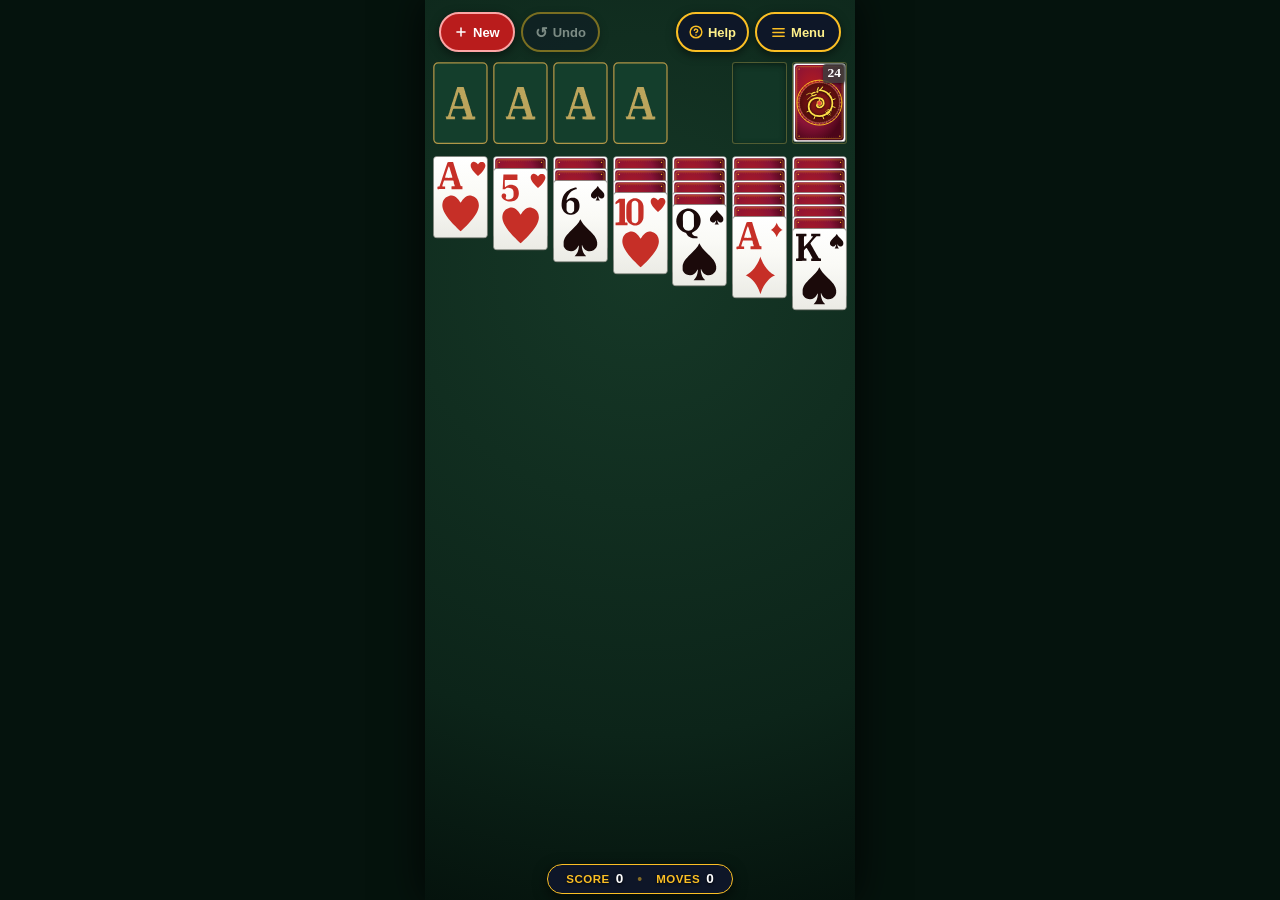
==== commit 5acdd157: "Apply Option 1 2+2 symmetrical top navigation bar layout" ====
--- a/index.html
+++ b/index.html
@@ -44,16 +44,9 @@
           </svg>
           <span>New</span>
         </button>
-      </div>
-
-      <div class="hud-controls-center">
-        <button class="hud-btn menu-btn" id="btn-settings-toggle" title="Game Menu & Settings" aria-label="Game Menu & Settings">
-          <svg width="15" height="15" viewBox="0 0 24 24" fill="none" stroke="#fbbf24" stroke-width="2.4" stroke-linecap="round" stroke-linejoin="round" style="flex-shrink:0;">
-            <line x1="3" y1="6" x2="21" y2="6"/>
-            <line x1="3" y1="12" x2="21" y2="12"/>
-            <line x1="3" y1="18" x2="21" y2="18"/>
-          </svg>
-          <span>Menu</span>
+        <button class="hud-btn undo-btn" id="btn-undo" title="Undo previous move" aria-label="Undo previous move">
+          <span style="font-size: 15px; line-height: 1;">&#x21BA;</span>
+          <span>Undo</span>
         </button>
       </div>
 
@@ -66,9 +59,13 @@
           </svg>
           <span>Help</span>
         </button>
-        <button class="hud-btn undo-btn" id="btn-undo" title="Undo previous move" aria-label="Undo previous move">
-          <span style="font-size: 15px; line-height: 1;">&#x21BA;</span>
-          <span>Undo</span>
+        <button class="hud-btn menu-btn" id="btn-settings-toggle" title="Game Menu & Settings" aria-label="Game Menu & Settings">
+          <svg width="15" height="15" viewBox="0 0 24 24" fill="none" stroke="#fbbf24" stroke-width="2.4" stroke-linecap="round" stroke-linejoin="round" style="flex-shrink:0;">
+            <line x1="3" y1="6" x2="21" y2="6"/>
+            <line x1="3" y1="12" x2="21" y2="12"/>
+            <line x1="3" y1="18" x2="21" y2="18"/>
+          </svg>
+          <span>Menu</span>
         </button>
       </div>
     </header>
@@ -315,12 +312,47 @@
         
         <div class="help-scroll-body">
           <div class="help-card-box">
-            <div class="help-card-heading">🎯 Goal of the Game</div>
-            <div class="help-card-desc">Build all 4 foundation piles at the top from <strong>Ace up to King</strong>, sorted by suit (♠ ♥ ♣ ♦).</div>
+            <div class="help-card-header">
+              <div class="help-icon-badge">
+                <svg width="22" height="22" viewBox="0 0 40 40" fill="none" xmlns="http://www.w3.org/2000/svg">
+                  <rect x="11" y="11" width="18" height="24" rx="2.5" fill="#0b2418" stroke="#fbbf24" stroke-width="1.3"/>
+                  <rect x="13" y="13" width="14" height="20" rx="1.5" fill="none" stroke="rgba(254,240,138,0.4)" stroke-width="0.6"/>
+                  <path d="M 13,11 L 13,5.5 L 16.5,8 L 20,3 L 23.5,8 L 27,5.5 L 27,11 Z" fill="rgba(251,191,36,0.4)" stroke="#fde047" stroke-width="1.2" stroke-linejoin="round"/>
+                  <circle cx="20" cy="2.5" r="1.3" fill="#ef4444" stroke="#fde047" stroke-width="0.7"/>
+                  <circle cx="13" cy="5" r="1" fill="#fde047"/>
+                  <circle cx="27" cy="5" r="1" fill="#fde047"/>
+                  <text x="20" y="27" fill="#fbbf24" font-family="Georgia, serif" font-size="14" font-weight="900" text-anchor="middle">A</text>
+                  <path d="M 20,16 L 21.2,18.5 L 20,20 L 18.8,18.5 Z" fill="#ef4444"/>
+                </svg>
+              </div>
+              <div class="help-card-heading">Goal of the Game</div>
+            </div>
+            <div class="help-card-desc">Build all 4 foundation piles at the top from <strong>Ace up to King</strong>, sorted by suit (<span class="help-suit-gold">♠</span> <span class="help-suit-red">♥</span> <span class="help-suit-gold">♣</span> <span class="help-suit-red">♦</span>).</div>
           </div>
 
           <div class="help-card-box">
-            <div class="help-card-heading">🃏 Moving Cards (Tableau)</div>
+            <div class="help-card-header">
+              <div class="help-icon-badge">
+                <svg width="22" height="22" viewBox="0 0 40 40" fill="none" xmlns="http://www.w3.org/2000/svg">
+                  <!-- Back Card (Red 8) -->
+                  <g transform="translate(7, 6)">
+                    <rect x="0" y="0" width="16" height="22" rx="2.2" fill="#143426" stroke="#ef4444" stroke-width="1.2"/>
+                    <text x="4.5" y="7.5" fill="#ef4444" font-family="sans-serif" font-size="6.5" font-weight="900" text-anchor="middle">8</text>
+                    <path d="M 4.5,9 C 3.2,9 2.5,9.8 2.5,10.6 C 2.5,12 4.5,13.2 4.5,13.2 C 4.5,13.2 6.5,12 6.5,10.6 C 6.5,9.8 5.8,9 4.5,9 Z" fill="#ef4444"/>
+                  </g>
+                  <!-- Cascading Front Card (Black 7) -->
+                  <g transform="translate(13, 13)">
+                    <rect x="0" y="0" width="16" height="22" rx="2.2" fill="#0b2418" stroke="#fbbf24" stroke-width="1.3"/>
+                    <rect x="1.2" y="1.2" width="13.6" height="19.6" rx="1.5" fill="none" stroke="rgba(254,240,138,0.3)" stroke-width="0.6"/>
+                    <text x="4.5" y="7.5" fill="#fde047" font-family="sans-serif" font-size="6.5" font-weight="900" text-anchor="middle">7</text>
+                    <path d="M 4.5,9 C 3.8,9.8 2.8,11.2 2.8,12 C 2.8,12.7 3.4,13.1 4,13.1 C 4.3,13.1 4.5,12.8 4.5,12.8 C 4.5,12.8 4.7,13.1 5,13.1 C 5.6,13.1 6.2,12.7 6.2,12 C 6.2,11.2 5.2,9.8 4.5,9 Z" fill="#fde047"/>
+                  </g>
+                  <path d="M 33,12 C 37,17 36,25 31,29" fill="none" stroke="#fde047" stroke-width="1.4" stroke-linecap="round"/>
+                  <path d="M 29,27 L 31,29.5 L 34,27.5" fill="none" stroke="#fde047" stroke-width="1.4" stroke-linecap="round" stroke-linejoin="round"/>
+                </svg>
+              </div>
+              <div class="help-card-heading">Moving Cards (Tableau)</div>
+            </div>
             <div class="help-card-desc">
               • Stack cards downward in <strong>alternating colors</strong> (e.g. Red 8 on Black 9).<br>
               • Empty column spaces can only be filled by a <strong>King</strong> (or a stack starting with a King).<br>
@@ -329,12 +361,67 @@
           </div>
 
           <div class="help-card-box">
-            <div class="help-card-heading">📦 Stock & Waste</div>
+            <div class="help-card-header">
+              <div class="help-icon-badge">
+                <svg width="22" height="22" viewBox="0 0 40 40" fill="none" xmlns="http://www.w3.org/2000/svg">
+                  <!-- Stock Card -->
+                  <g transform="translate(20, 11)">
+                    <rect x="0" y="0" width="15" height="21" rx="2" fill="#881337" stroke="#fbbf24" stroke-width="1.2"/>
+                    <circle cx="7.5" cy="10.5" r="4.5" fill="#580d23" stroke="#fde047" stroke-width="0.8"/>
+                    <path d="M 7.5,8 C 9,8 10,9 10,10.5 C 10,12 8.5,13 7.5,13 C 6.5,13 5.5,12 5.5,10.5" fill="none" stroke="#fde047" stroke-width="0.9" stroke-linecap="round"/>
+                    <circle cx="7.5" cy="10.5" r="1.1" fill="#ef4444"/>
+                  </g>
+                  <!-- Waste Card -->
+                  <g transform="translate(5, 13)">
+                    <rect x="0" y="0" width="15" height="21" rx="2" fill="#0b2418" stroke="#fbbf24" stroke-width="1.2"/>
+                    <rect x="1.2" y="1.2" width="12.6" height="18.6" rx="1.2" fill="none" stroke="rgba(254,240,138,0.3)" stroke-width="0.5"/>
+                    <text x="4.2" y="7" fill="#ef4444" font-family="sans-serif" font-size="6" font-weight="900" text-anchor="middle">K</text>
+                    <path d="M 4.2,8.5 C 3.2,8.5 2.6,9.2 2.6,9.8 C 2.6,11 4.2,12 4.2,12 C 4.2,12 5.8,11 5.8,9.8 C 5.8,9.2 5.2,8.5 4.2,8.5 Z" fill="#ef4444"/>
+                  </g>
+                  <!-- Deal Arc Arrow -->
+                  <path d="M 23,8 C 19,4 12,4 8,9" fill="none" stroke="#fde047" stroke-width="1.4" stroke-linecap="round"/>
+                  <path d="M 10,6.5 L 7.5,9 L 7.5,6" fill="none" stroke="#fde047" stroke-width="1.4" stroke-linecap="round" stroke-linejoin="round"/>
+                  <!-- Recycle Loop -->
+                  <path d="M 12,35 C 18,37 24,36 28,33" fill="none" stroke="rgba(251,191,36,0.7)" stroke-width="1.1" stroke-linecap="round" stroke-dasharray="2,1.5"/>
+                  <path d="M 26,34.5 L 28.5,33 L 28.5,35.5" fill="none" stroke="rgba(251,191,36,0.7)" stroke-width="1.1" stroke-linecap="round" stroke-linejoin="round"/>
+                </svg>
+              </div>
+              <div class="help-card-heading">Stock & Waste</div>
+            </div>
             <div class="help-card-desc">Tap the top-right <strong>Stock</strong> pile to draw cards into the <strong>Waste</strong> pile. When the stock is empty, tap it again to recycle.</div>
           </div>
 
           <div class="help-card-box">
-            <div class="help-card-heading">💡 Helpful Tips for Mom</div>
+            <div class="help-card-header">
+              <div class="help-icon-badge">
+                <svg width="22" height="22" viewBox="0 0 40 40" fill="none" xmlns="http://www.w3.org/2000/svg">
+                  <!-- Lantern Top & Hanger -->
+                  <line x1="20" y1="2" x2="20" y2="7" stroke="#fbbf24" stroke-width="1.2"/>
+                  <circle cx="20" cy="5" r="1.5" fill="#fde047"/>
+                  <path d="M 15,8 L 25,8 L 23,10 L 17,10 Z" fill="#b45309" stroke="#fbbf24" stroke-width="0.8"/>
+                  <!-- Oval Body -->
+                  <ellipse cx="20" cy="18" rx="8" ry="9" fill="url(#help-modal-lantern)" stroke="#f59e0b" stroke-width="1.2"/>
+                  <ellipse cx="20" cy="18" rx="4.5" ry="9" fill="none" stroke="rgba(254, 240, 138, 0.6)" stroke-width="0.8"/>
+                  <line x1="20" y1="9" x2="20" y2="27" stroke="rgba(254, 240, 138, 0.8)" stroke-width="0.8"/>
+                  <!-- Bottom Cap & Tassel -->
+                  <path d="M 17,26 L 23,26 L 22,28 L 18,28 Z" fill="#b45309" stroke="#fbbf24" stroke-width="0.8"/>
+                  <line x1="20" y1="28" x2="20" y2="35" stroke="#fbbf24" stroke-width="1.4" stroke-linecap="round"/>
+                  <line x1="18.5" y1="30" x2="19" y2="36" stroke="#fde047" stroke-width="0.8"/>
+                  <line x1="21.5" y1="30" x2="21" y2="36" stroke="#fde047" stroke-width="0.8"/>
+                  <!-- Sparkles -->
+                  <path d="M 8,13 Q 9.5,13 9.5,11.5 Q 9.5,13 11,13 Q 9.5,13 9.5,14.5 Q 9.5,13 8,13 Z" fill="#fde047"/>
+                  <path d="M 29,22 Q 30.5,22 30.5,20.5 Q 30.5,22 32,22 Q 30.5,22 30.5,23.5 Q 30.5,22 29,22 Z" fill="#fde047"/>
+                  <defs>
+                    <radialGradient id="help-modal-lantern" cx="45%" cy="40%" r="55%">
+                      <stop offset="0%" stop-color="#fef08a"/>
+                      <stop offset="45%" stop-color="#f59e0b"/>
+                      <stop offset="90%" stop-color="#991b1b"/>
+                    </radialGradient>
+                  </defs>
+                </svg>
+              </div>
+              <div class="help-card-heading">Helpful Tips for Mom</div>
+            </div>
             <div class="help-card-desc">
               • <strong>Aces fly automatically</strong> to the foundation when tapped!<br>
               • Tap <strong>Undo</strong> anytime if you want to rethink a move.<br>
--- a/css/style.css
+++ b/css/style.css
@@ -64,6 +64,7 @@
 .hud-controls-left {
   display: flex;
   align-items: center;
+  gap: 6px;
   flex-shrink: 0;
 }
 
@@ -1085,26 +1086,58 @@
 }
 
 .help-card-box {
-  background: rgba(8, 28, 19, 0.7);
+  background: rgba(8, 28, 19, 0.75);
   border: 1px solid rgba(251, 191, 36, 0.28);
   border-radius: 12px;
   padding: 10px 12px;
+  display: flex;
+  flex-direction: column;
+  gap: 4px;
+}
+
+.help-card-header {
+  display: flex;
+  align-items: center;
+  gap: 9px;
+}
+
+.help-icon-badge {
+  width: 32px;
+  height: 32px;
+  border-radius: 50%;
+  background: radial-gradient(circle at 35% 35%, #183f2e 0%, #0a2016 100%);
+  border: 1.3px solid #fbbf24;
+  display: flex;
+  align-items: center;
+  justify-content: center;
+  flex-shrink: 0;
+  box-shadow: 0 2px 6px rgba(0, 0, 0, 0.45), inset 0 1px 2px rgba(254, 240, 138, 0.35);
 }
 
 .help-card-heading {
-  font-size: 12.5px;
+  font-size: 13px;
   font-weight: 800;
   color: #fbbf24;
-  margin-bottom: 3px;
   letter-spacing: 0.3px;
 }
 
 .help-card-desc {
   font-size: 12px;
   color: #cbd5e1;
-  line-height: 1.4;
-}
-
-
-
-
+  line-height: 1.45;
+  padding-left: 41px;
+}
+
+.help-suit-gold {
+  color: #fbbf24;
+  font-weight: 800;
+}
+
+.help-suit-red {
+  color: #ef4444;
+  font-weight: 800;
+}
+
+
+
+
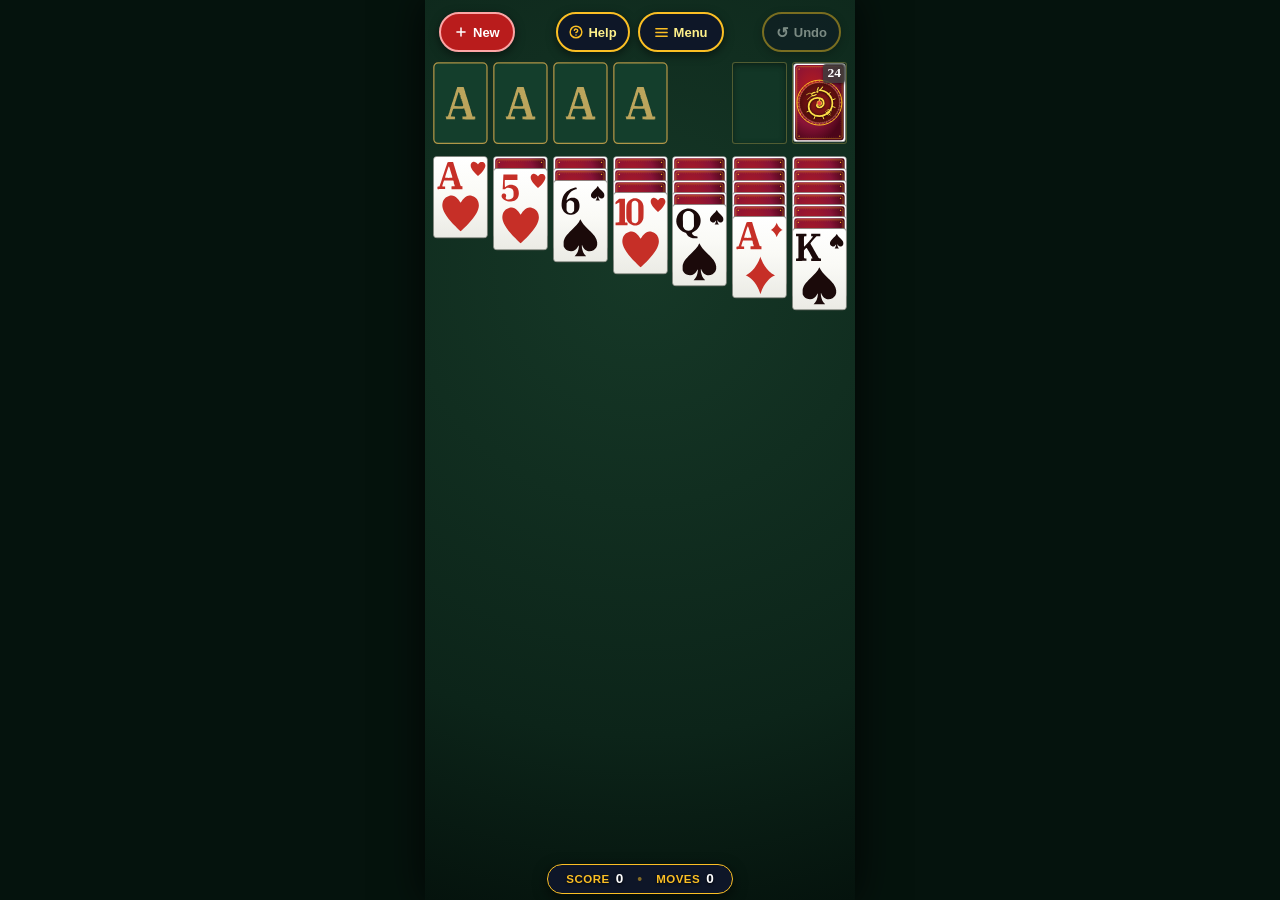
==== commit 43612308: "Update top menu bar: New on far left, Undo on far right, Help and Menu centered as stand-alone ovals" ====
--- a/index.html
+++ b/index.html
@@ -44,13 +44,9 @@
           </svg>
           <span>New</span>
         </button>
-        <button class="hud-btn undo-btn" id="btn-undo" title="Undo previous move" aria-label="Undo previous move">
-          <span style="font-size: 15px; line-height: 1;">&#x21BA;</span>
-          <span>Undo</span>
-        </button>
-      </div>
-
-      <div class="hud-controls-right">
+      </div>
+
+      <div class="hud-controls-center">
         <button class="hud-btn help-btn" id="btn-help-toggle" title="How to Play" aria-label="How to Play">
           <svg width="14" height="14" viewBox="0 0 24 24" fill="none" stroke="#fbbf24" stroke-width="2.5" stroke-linecap="round" stroke-linejoin="round" style="flex-shrink:0;">
             <circle cx="12" cy="12" r="10"/>
@@ -66,6 +62,13 @@
             <line x1="3" y1="18" x2="21" y2="18"/>
           </svg>
           <span>Menu</span>
+        </button>
+      </div>
+
+      <div class="hud-controls-right">
+        <button class="hud-btn undo-btn" id="btn-undo" title="Undo previous move" aria-label="Undo previous move">
+          <span style="font-size: 15px; line-height: 1;">&#x21BA;</span>
+          <span>Undo</span>
         </button>
       </div>
     </header>
--- a/css/style.css
+++ b/css/style.css
@@ -52,8 +52,8 @@
    TOP HUD: OPTION 3 SENIOR HIGH-CONTRAST BAR (40px HEIGHT, CENTER MENU)
    ========================================================================= */
 .top-hud {
-  display: flex;
-  justify-content: space-between;
+  display: grid;
+  grid-template-columns: 1fr auto 1fr;
   align-items: center;
   padding: 4px 6px 10px 6px;
   z-index: 20;
@@ -64,22 +64,20 @@
 .hud-controls-left {
   display: flex;
   align-items: center;
-  gap: 6px;
-  flex-shrink: 0;
+  justify-content: flex-start;
 }
 
 .hud-controls-center {
   display: flex;
   align-items: center;
   justify-content: center;
-  flex-shrink: 0;
+  gap: 8px;
 }
 
 .hud-controls-right {
   display: flex;
   align-items: center;
-  gap: 6px;
-  flex-shrink: 0;
+  justify-content: flex-end;
 }
 
 .hud-btn {
@@ -88,7 +86,7 @@
   color: #ffffff;
   height: 40px;
   padding: 0 12px;
-  border-radius: 20px;
+  border-radius: 9999px; /* Stand-alone oval pill */
   font-size: 13px;
   font-weight: 800;
   cursor: pointer;
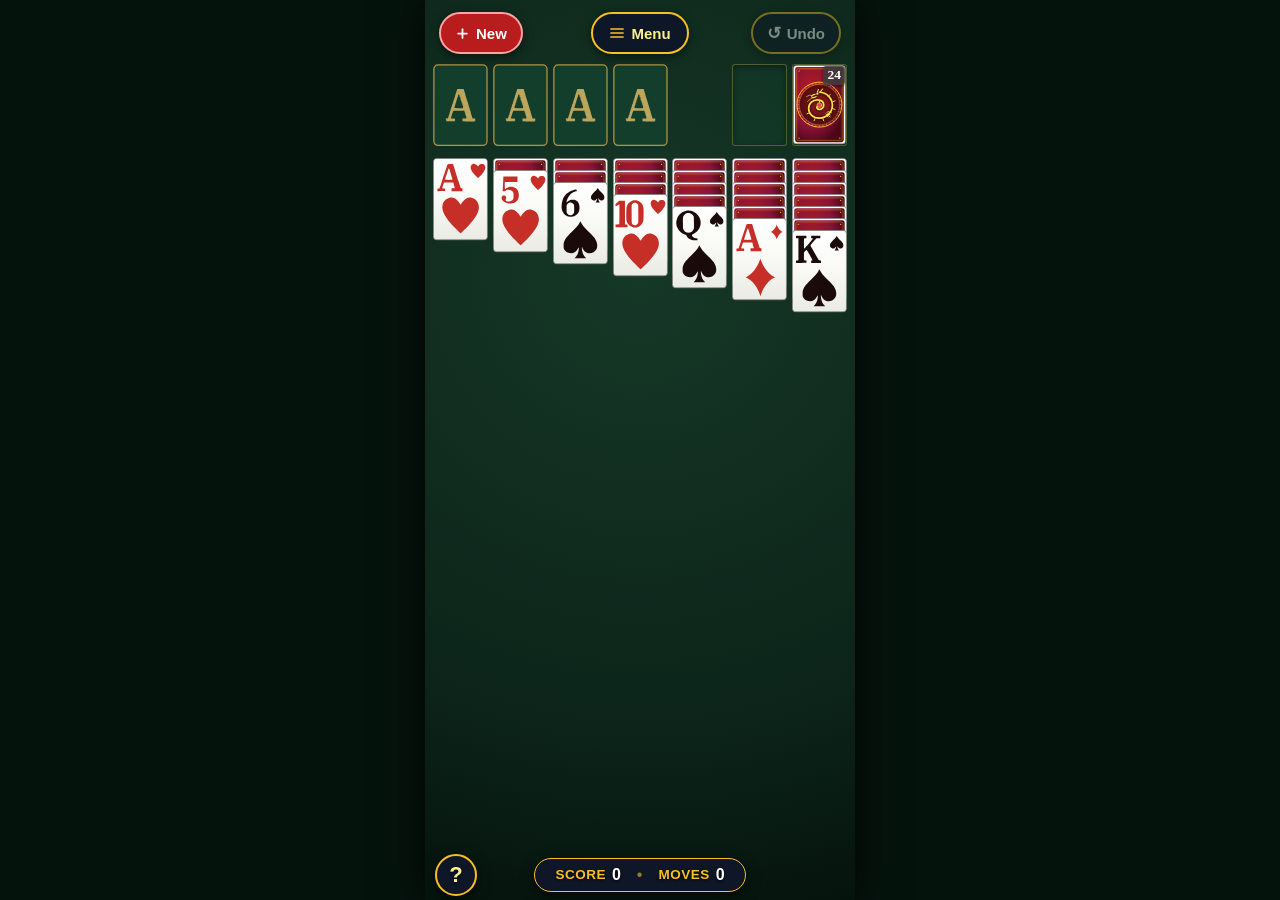
==== commit 534f4c3e: "feat: bump font sizes, dock help to bottom-left, add multi-language support (EN/ES/VI), and compact " ====
--- a/index.html
+++ b/index.html
@@ -37,38 +37,30 @@
     <!-- ================================================================= -->
     <header class="top-hud">
       <div class="hud-controls-left">
-        <button class="hud-btn new-game-btn" id="btn-new-game" title="Start a New Game" aria-label="Start a New Game">
-          <svg width="14" height="14" viewBox="0 0 24 24" fill="none" stroke="#ffffff" stroke-width="2.6" stroke-linecap="round" stroke-linejoin="round" style="flex-shrink:0;">
+        <button class="hud-btn new-game-btn" id="btn-new-game" title="Start a New Game" aria-label="Start a New Game" data-i18n-title="new_game_title">
+          <svg width="15" height="15" viewBox="0 0 24 24" fill="none" stroke="#ffffff" stroke-width="2.8" stroke-linecap="round" stroke-linejoin="round" style="flex-shrink:0;">
             <line x1="12" y1="5" x2="12" y2="19"/>
             <line x1="5" y1="12" x2="19" y2="12"/>
           </svg>
-          <span>New</span>
+          <span data-i18n="btn_new">New</span>
         </button>
       </div>
 
       <div class="hud-controls-center">
-        <button class="hud-btn help-btn" id="btn-help-toggle" title="How to Play" aria-label="How to Play">
-          <svg width="14" height="14" viewBox="0 0 24 24" fill="none" stroke="#fbbf24" stroke-width="2.5" stroke-linecap="round" stroke-linejoin="round" style="flex-shrink:0;">
-            <circle cx="12" cy="12" r="10"/>
-            <path d="M9.09 9a3 3 0 0 1 5.83 1c0 2-3 3-3 3"/>
-            <line x1="12" y1="17" x2="12.01" y2="17"/>
-          </svg>
-          <span>Help</span>
-        </button>
-        <button class="hud-btn menu-btn" id="btn-settings-toggle" title="Game Menu & Settings" aria-label="Game Menu & Settings">
-          <svg width="15" height="15" viewBox="0 0 24 24" fill="none" stroke="#fbbf24" stroke-width="2.4" stroke-linecap="round" stroke-linejoin="round" style="flex-shrink:0;">
+        <button class="hud-btn menu-btn" id="btn-settings-toggle" title="Game Menu & Settings" aria-label="Game Menu & Settings" data-i18n-title="settings_title">
+          <svg width="16" height="16" viewBox="0 0 24 24" fill="none" stroke="#fbbf24" stroke-width="2.6" stroke-linecap="round" stroke-linejoin="round" style="flex-shrink:0;">
             <line x1="3" y1="6" x2="21" y2="6"/>
             <line x1="3" y1="12" x2="21" y2="12"/>
             <line x1="3" y1="18" x2="21" y2="18"/>
           </svg>
-          <span>Menu</span>
+          <span data-i18n="btn_menu">Menu</span>
         </button>
       </div>
 
       <div class="hud-controls-right">
-        <button class="hud-btn undo-btn" id="btn-undo" title="Undo previous move" aria-label="Undo previous move">
-          <span style="font-size: 15px; line-height: 1;">&#x21BA;</span>
-          <span>Undo</span>
+        <button class="hud-btn undo-btn" id="btn-undo" title="Undo previous move" aria-label="Undo previous move" data-i18n-title="btn_undo">
+          <span style="font-size: 17px; line-height: 1;">&#x21BA;</span>
+          <span data-i18n="btn_undo">Undo</span>
         </button>
       </div>
     </header>
@@ -106,8 +98,8 @@
     <!-- AUTO-FINISH BANNER (APPEARS WHEN ALL CARDS REVEALED)             -->
     <!-- ================================================================= -->
     <aside id="auto-finish-banner">
-      <div class="banner-text">🎉 Solitaire Solved!</div>
-      <button class="banner-btn" id="btn-auto-finish">Auto-Finish &rarr;</button>
+      <div class="banner-text" data-i18n="auto_win_title">🎉 Solved!</div>
+      <button class="banner-btn" id="btn-auto-finish" data-i18n="auto_win_btn">Auto-Win &rarr;</button>
     </aside>
 
     <!-- ================================================================= -->
@@ -139,16 +131,16 @@
           </g>
         </svg>
       </div>
-      <div class="opt2-title">VICTORY!</div>
-      <div class="opt2-sub" id="modal-sub-label">IMPERIAL GOLDEN DRAGON</div>
+      <div class="opt2-title" data-i18n="win1_title">VICTORY!</div>
+      <div class="opt2-sub" id="modal-sub-label" data-i18n="win1_sub">IMPERIAL GOLDEN DRAGON</div>
       
       <div class="opt2-stats">
-        <span>MOVES: <strong id="modal-stats-moves">0</strong></span>
+        <span><span data-i18n="stat_moves_lbl">MOVES:</span> <strong id="modal-stats-moves">0</strong></span>
         <span>&bull;</span>
-        <span>SCORE: <strong id="modal-stats-score">0</strong></span>
-      </div>
-
-      <button class="opt2-btn" id="modal-play-again-btn">PLAY NEXT DEAL &#x27F6;</button>
+        <span><span data-i18n="stat_score_lbl">SCORE:</span> <strong id="modal-stats-score">0</strong></span>
+      </div>
+
+      <button class="opt2-btn" id="modal-play-again-btn" data-i18n="win1_btn">PLAY NEXT DEAL &#x27F6;</button>
     </div>
 
     <!-- ================================================================= -->
@@ -156,7 +148,7 @@
     <!-- ================================================================= -->
     <div id="victory-banner-overlay" class="combo-banner">
       <div class="win2-seal">
-        <svg class="modal-dragon-svg" width="46" height="46" viewBox="0 0 68 68" fill="none" xmlns="http://www.w3.org/2000/svg">
+        <svg class="modal-dragon-svg" width="38" height="38" viewBox="0 0 68 68" fill="none" xmlns="http://www.w3.org/2000/svg">
           <circle cx="34" cy="34" r="30" fill="none" stroke="#fbbf24" stroke-width="1.3"/>
           <circle cx="34" cy="34" r="27.2" fill="none" stroke="rgba(254, 240, 138, 0.7)" stroke-width="0.7"/>
           <circle cx="34" cy="34" r="25" fill="none" stroke="rgba(254, 240, 138, 0.6)" stroke-width="0.7" stroke-dasharray="1.5,1.5"/>
@@ -173,14 +165,14 @@
           </g>
         </svg>
       </div>
-      <div class="win2-title">GRAND JUBILEE!</div>
-      <div class="win2-sub">Imperial Golden Dragon &bull; 9 Auspicious Lanterns</div>
+      <div class="win2-title" data-i18n="win2_title">GRAND JUBILEE!</div>
+      <div class="win2-sub" data-i18n="win2_sub">Imperial Golden Dragon &bull; 9 Auspicious Lanterns</div>
       <div class="win2-stats">
-        <span>MOVES: <strong id="banner-stats-moves">0</strong></span>
+        <span><span data-i18n="stat_moves_lbl">MOVES:</span> <strong id="banner-stats-moves">0</strong></span>
         <span>&bull;</span>
-        <span>SCORE: <strong id="banner-stats-score">0</strong></span>
-      </div>
-      <button class="opt2-btn win2-btn" id="banner-play-again-btn">Next Deal &#x27F6;</button>
+        <span><span data-i18n="stat_score_lbl">SCORE:</span> <strong id="banner-stats-score">0</strong></span>
+      </div>
+      <button class="opt2-btn win2-btn" id="banner-play-again-btn" data-i18n="win2_btn">Next Deal &#x27F6;</button>
     </div>
 
     <!-- ================================================================= -->
@@ -206,13 +198,13 @@
             </g>
           </svg>
         </div>
-        <div class="confirm-modal-title">Start a New Deal?</div>
-        <div class="confirm-modal-desc">
+        <div class="confirm-modal-title" data-i18n="new_game_title">Start a New Deal?</div>
+        <div class="confirm-modal-desc" data-i18n="new_game_desc">
           Your current deal and moves will be reset.
         </div>
         <div class="confirm-modal-buttons">
-          <button class="confirm-btn confirm-btn-cancel" id="btn-cancel-new-game">Cancel</button>
-          <button class="confirm-btn confirm-btn-proceed" id="btn-confirm-new-game">Start New Deal</button>
+          <button class="confirm-btn confirm-btn-cancel" id="btn-cancel-new-game" data-i18n="new_game_cancel">Cancel</button>
+          <button class="confirm-btn confirm-btn-proceed" id="btn-confirm-new-game" data-i18n="new_game_confirm">Start New Deal</button>
         </div>
       </div>
     </div>
@@ -228,72 +220,85 @@
             <path d="M19.4 15a1.65 1.65 0 0 0 .33 1.82l.06.06a2 2 0 0 1 0 2.83 2 2 0 0 1-2.83 0l-.06-.06a1.65 1.65 0 0 0-1.82-.33 1.65 1.65 0 0 0-1 1.51V21a2 2 0 0 1-2 2 2 2 0 0 1-2-2v-.09A1.65 1.65 0 0 0 9 19.4a1.65 1.65 0 0 0-1.82.33l-.06.06a2 2 0 0 1-2.83 0 2 2 0 0 1 0-2.83l.06-.06a1.65 1.65 0 0 0 .33-1.82 1.65 1.65 0 0 0-1.51-1H3a2 2 0 0 1-2-2 2 2 0 0 1 2-2h.09A1.65 1.65 0 0 0 4.6 9a1.65 1.65 0 0 0-.33-1.82l-.06-.06a2 2 0 0 1 0-2.83 2 2 0 0 1 2.83 0l.06.06a1.65 1.65 0 0 0 1.82.33H9a1.65 1.65 0 0 0 1-1.51V3a2 2 0 0 1 2-2 2 2 0 0 1 2 2v.09a1.65 1.65 0 0 0 1 1.51 1.65 1.65 0 0 0 1.82-.33l.06-.06a2 2 0 0 1 2.83 0 2 2 0 0 1 0 2.83l-.06.06a1.65 1.65 0 0 0-.33 1.82V9a1.65 1.65 0 0 0 1.51 1H21a2 2 0 0 1 2 2 2 2 0 0 1-2 2h-.09a1.65 1.65 0 0 0-1.51 1z"/>
           </svg>
         </div>
-        <div class="confirm-modal-title">Settings</div>
+        <div class="confirm-modal-title" data-i18n="settings_title">Settings</div>
         
         <div class="settings-rows">
+          <!-- Setting 0: Language -->
+          <div class="settings-row">
+            <div class="settings-label-group">
+              <div class="settings-label" data-i18n="settings_lang_label">Language</div>
+              <div class="settings-hint" data-i18n="settings_lang_hint">Display language</div>
+            </div>
+            <div class="settings-toggle-group settings-toggle-3">
+              <button class="settings-option-btn active" id="btn-lang-en" data-setting="lang" data-val="en">English</button>
+              <button class="settings-option-btn" id="btn-lang-es" data-setting="lang" data-val="es">Español</button>
+              <button class="settings-option-btn" id="btn-lang-vi" data-setting="lang" data-val="vi">Tiếng Việt</button>
+            </div>
+          </div>
+
           <!-- Setting 1: Move Control -->
           <div class="settings-row">
             <div class="settings-label-group">
-              <div class="settings-label">Move Control</div>
-              <div class="settings-hint">Tap card destination or auto-move</div>
+              <div class="settings-label" data-i18n="settings_move_label">Move Control</div>
+              <div class="settings-hint" data-i18n="settings_move_hint">Tap card destination or auto-move</div>
             </div>
             <div class="settings-toggle-group">
-              <button class="settings-option-btn active" id="btn-opt-move-manual" data-setting="moveMode" data-val="manual">Choose Move</button>
-              <button class="settings-option-btn" id="btn-opt-move-auto" data-setting="moveMode" data-val="auto">Single Tap</button>
+              <button class="settings-option-btn active" id="btn-opt-move-manual" data-setting="moveMode" data-val="manual" data-i18n="settings_move_manual">Choose Move</button>
+              <button class="settings-option-btn" id="btn-opt-move-auto" data-setting="moveMode" data-val="auto" data-i18n="settings_move_auto">Single Tap</button>
             </div>
           </div>
 
           <!-- Setting 2: Draw Cards -->
           <div class="settings-row">
             <div class="settings-label-group">
-              <div class="settings-label">Draw Mode</div>
-              <div class="settings-hint">Cards dealt from stock to waste</div>
+              <div class="settings-label" data-i18n="settings_draw_label">Draw Mode</div>
+              <div class="settings-hint" data-i18n="settings_draw_hint">Cards dealt from stock to waste</div>
             </div>
             <div class="settings-toggle-group">
-              <button class="settings-option-btn active" id="btn-opt-draw-1" data-setting="drawCount" data-val="1">Deal 1</button>
-              <button class="settings-option-btn" id="btn-opt-draw-3" data-setting="drawCount" data-val="3">Deal 3</button>
+              <button class="settings-option-btn active" id="btn-opt-draw-1" data-setting="drawCount" data-val="1" data-i18n="settings_draw_1">Deal 1</button>
+              <button class="settings-option-btn" id="btn-opt-draw-3" data-setting="drawCount" data-val="3" data-i18n="settings_draw_3">Deal 3</button>
             </div>
           </div>
 
           <!-- Setting 3: Deal Type -->
           <div class="settings-row">
             <div class="settings-label-group">
-              <div class="settings-label">Deal Type</div>
-              <div class="settings-hint">Guaranteed winnable or random deal</div>
+              <div class="settings-label" data-i18n="settings_deal_label">Deal Type</div>
+              <div class="settings-hint" data-i18n="settings_deal_hint">Guaranteed winnable or random deal</div>
             </div>
             <div class="settings-toggle-group">
-              <button class="settings-option-btn active" id="btn-opt-deal-winning" data-setting="dealType" data-val="winning">Winnable</button>
-              <button class="settings-option-btn" id="btn-opt-deal-random" data-setting="dealType" data-val="random">Random</button>
-            </div>
-          </div>
-
-          <!-- Setting 3: Show Timer -->
-          <div class="settings-row">
-            <div class="settings-label-group">
-              <div class="settings-label">Show Timer</div>
-              <div class="settings-hint">Display timer at bottom of screen</div>
+              <button class="settings-option-btn active" id="btn-opt-deal-winning" data-setting="dealType" data-val="winning" data-i18n="settings_deal_winning">Winnable</button>
+              <button class="settings-option-btn" id="btn-opt-deal-random" data-setting="dealType" data-val="random" data-i18n="settings_deal_random">Random</button>
+            </div>
+          </div>
+
+          <!-- Setting 4: Show Timer -->
+          <div class="settings-row">
+            <div class="settings-label-group">
+              <div class="settings-label" data-i18n="settings_timer_label">Show Timer</div>
+              <div class="settings-hint" data-i18n="settings_timer_hint">Display timer at bottom of screen</div>
             </div>
             <div class="settings-toggle-group">
-              <button class="settings-option-btn active" id="btn-opt-timer-off" data-setting="showTimer" data-val="false">Off</button>
-              <button class="settings-option-btn" id="btn-opt-timer-on" data-setting="showTimer" data-val="true">On</button>
-            </div>
-          </div>
-
-          <!-- Setting 4: Sound Effects -->
-          <div class="settings-row">
-            <div class="settings-label-group">
-              <div class="settings-label">Sound Effects</div>
-              <div class="settings-hint">Tactile audio feedback on card moves</div>
+              <button class="settings-option-btn active" id="btn-opt-timer-off" data-setting="showTimer" data-val="false" data-i18n="settings_off">Off</button>
+              <button class="settings-option-btn" id="btn-opt-timer-on" data-setting="showTimer" data-val="true" data-i18n="settings_on">On</button>
+            </div>
+          </div>
+
+          <!-- Setting 5: Sound Effects -->
+          <div class="settings-row">
+            <div class="settings-label-group">
+              <div class="settings-label" data-i18n="settings_sound_label">Sound Effects</div>
+              <div class="settings-hint" data-i18n="settings_sound_hint">Tactile audio feedback on card moves</div>
             </div>
             <div class="settings-toggle-group">
-              <button class="settings-option-btn" id="btn-opt-sound-off" data-setting="soundMuted" data-val="true">Off</button>
-              <button class="settings-option-btn active" id="btn-opt-sound-on" data-setting="soundMuted" data-val="false">On</button>
+              <button class="settings-option-btn" id="btn-opt-sound-off" data-setting="soundMuted" data-val="true" data-i18n="settings_off">Off</button>
+              <button class="settings-option-btn active" id="btn-opt-sound-on" data-setting="soundMuted" data-val="false" data-i18n="settings_on">On</button>
             </div>
           </div>
         </div>
 
         <div class="confirm-modal-buttons" style="margin-top: 18px;">
-          <button class="confirm-btn confirm-btn-proceed" id="btn-close-settings" style="width: 100%;">Done</button>
+          <button class="confirm-btn confirm-btn-proceed" id="btn-close-settings" style="width: 100%;" data-i18n="settings_done">Done</button>
         </div>
       </div>
     </div>
@@ -310,8 +315,8 @@
             <line x1="12" y1="17" x2="12.01" y2="17"/>
           </svg>
         </div>
-        <div class="confirm-modal-title">How to Play</div>
-        <div class="help-modal-subtitle">Klondike Solitaire Quick Guide</div>
+        <div class="confirm-modal-title" data-i18n="help_title">How to Play</div>
+        <div class="help-modal-subtitle" data-i18n="help_subtitle">Klondike Solitaire Quick Guide</div>
         
         <div class="help-scroll-body">
           <div class="help-card-box">
@@ -328,9 +333,9 @@
                   <path d="M 20,16 L 21.2,18.5 L 20,20 L 18.8,18.5 Z" fill="#ef4444"/>
                 </svg>
               </div>
-              <div class="help-card-heading">Goal of the Game</div>
-            </div>
-            <div class="help-card-desc">Build all 4 foundation piles at the top from <strong>Ace up to King</strong>, sorted by suit (<span class="help-suit-gold">♠</span> <span class="help-suit-red">♥</span> <span class="help-suit-gold">♣</span> <span class="help-suit-red">♦</span>).</div>
+              <div class="help-card-heading" data-i18n="help_goal_heading">Goal of the Game</div>
+            </div>
+            <div class="help-card-desc" data-i18n="help_goal_desc">Build all 4 foundation piles at the top from <strong>Ace up to King</strong>, sorted by suit (<span class="help-suit-gold">♠</span> <span class="help-suit-red">♥</span> <span class="help-suit-gold">♣</span> <span class="help-suit-red">♦</span>).</div>
           </div>
 
           <div class="help-card-box">
@@ -354,9 +359,9 @@
                   <path d="M 29,27 L 31,29.5 L 34,27.5" fill="none" stroke="#fde047" stroke-width="1.4" stroke-linecap="round" stroke-linejoin="round"/>
                 </svg>
               </div>
-              <div class="help-card-heading">Moving Cards (Tableau)</div>
-            </div>
-            <div class="help-card-desc">
+              <div class="help-card-heading" data-i18n="help_move_heading">Moving Cards (Tableau)</div>
+            </div>
+            <div class="help-card-desc" data-i18n="help_move_desc">
               • Stack cards downward in <strong>alternating colors</strong> (e.g. Red 8 on Black 9).<br>
               • Empty column spaces can only be filled by a <strong>King</strong> (or a stack starting with a King).<br>
               • You can move single cards or full sequences of face-up cards.
@@ -389,9 +394,9 @@
                   <path d="M 26,34.5 L 28.5,33 L 28.5,35.5" fill="none" stroke="rgba(251,191,36,0.7)" stroke-width="1.1" stroke-linecap="round" stroke-linejoin="round"/>
                 </svg>
               </div>
-              <div class="help-card-heading">Stock & Waste</div>
-            </div>
-            <div class="help-card-desc">Tap the top-right <strong>Stock</strong> pile to draw cards into the <strong>Waste</strong> pile. When the stock is empty, tap it again to recycle.</div>
+              <div class="help-card-heading" data-i18n="help_stock_heading">Stock & Waste</div>
+            </div>
+            <div class="help-card-desc" data-i18n="help_stock_desc">Tap the top-right <strong>Stock</strong> pile to draw cards into the <strong>Waste</strong> pile. When the stock is empty, tap it again to recycle.</div>
           </div>
 
           <div class="help-card-box">
@@ -423,9 +428,9 @@
                   </defs>
                 </svg>
               </div>
-              <div class="help-card-heading">Helpful Tips for Mom</div>
-            </div>
-            <div class="help-card-desc">
+              <div class="help-card-heading" data-i18n="help_tips_heading">Helpful Tips for Mom</div>
+            </div>
+            <div class="help-card-desc" data-i18n="help_tips_desc">
               • <strong>Aces fly automatically</strong> to the foundation when tapped!<br>
               • Tap <strong>Undo</strong> anytime if you want to rethink a move.<br>
               • Try to uncover face-down cards as early as you can.
@@ -434,28 +439,32 @@
         </div>
 
         <div class="confirm-modal-buttons" style="margin-top: 14px;">
-          <button class="confirm-btn confirm-btn-proceed" id="btn-close-help" style="width: 100%;">Got It, Let's Play!</button>
+          <button class="confirm-btn confirm-btn-proceed" id="btn-close-help" style="width: 100%;" data-i18n="help_close_btn">Got It, Let's Play!</button>
         </div>
       </div>
     </div>
 
     <!-- ================================================================= -->
-    <!-- BOTTOM BAR: SCORE, MOVES & OPTIONAL TIMER (TOGGLEABLE IN MENU)    -->
+    <!-- BOTTOM BAR: HELP (LEFT CIRCLE) & SCORE/MOVES/TIMER CAPSULE         -->
     <!-- ================================================================= -->
     <footer id="bottom-hud" class="bottom-hud">
+      <button class="bottom-circle-btn help-circle-btn" id="btn-help-toggle" title="How to Play" aria-label="How to Play" data-i18n-title="btn_help_title">
+        <span class="help-circle-q">?</span>
+      </button>
+
       <div class="bottom-status-capsule">
         <div class="hud-stat-item">
-          <span class="hud-stat-label">Score</span>
+          <span class="hud-stat-label" data-i18n="stat_score">Score</span>
           <span class="hud-stat-val" id="hud-score">0</span>
         </div>
         <div class="hud-stat-divider">&bull;</div>
         <div class="hud-stat-item">
-          <span class="hud-stat-label">Moves</span>
+          <span class="hud-stat-label" data-i18n="stat_moves">Moves</span>
           <span class="hud-stat-val" id="hud-moves">0</span>
         </div>
         <div class="hud-stat-divider" id="hud-timer-divider" style="display: none;">&bull;</div>
         <div class="hud-stat-item" id="hud-timer-item" style="display: none;">
-          <span class="hud-stat-label">Time</span>
+          <span class="hud-stat-label" data-i18n="stat_time">Time</span>
           <span class="hud-stat-val" id="bottom-timer">00:00</span>
         </div>
       </div>
@@ -463,12 +472,16 @@
   </div>
 
   <!-- Scripts -->
+  <script src="js/i18n.js"></script>
   <script src="js/deck.js"></script>
   <script src="js/audio.js"></script>
   <script src="js/celebration.js"></script>
   <script src="js/game.js"></script>
   <script>
     window.addEventListener('DOMContentLoaded', () => {
+      if (window.solitaireI18n) {
+        window.solitaireI18n.init();
+      }
       const container = document.getElementById('app-container');
       window.solitaireCelebration.init(container);
       window.solitaireGame.init();
--- a/css/style.css
+++ b/css/style.css
@@ -84,16 +84,16 @@
   background: rgba(15, 23, 42, 0.95);
   border: 2px solid var(--gold-accent);
   color: #ffffff;
-  height: 40px;
-  padding: 0 12px;
+  height: 42px;
+  padding: 0 14px;
   border-radius: 9999px; /* Stand-alone oval pill */
-  font-size: 13px;
-  font-weight: 800;
+  font-size: 15px;
+  font-weight: 900;
   cursor: pointer;
   display: inline-flex;
   align-items: center;
   justify-content: center;
-  gap: 5px;
+  gap: 6px;
   transition: all 0.15s ease;
   box-shadow: 0 3px 10px rgba(0, 0, 0, 0.5);
   user-select: none;
@@ -110,7 +110,7 @@
   background: #b91c1c;
   border-color: #fca5a5;
   color: #ffffff;
-  padding: 0 13px;
+  padding: 0 14px;
 }
 
 .hud-btn.new-game-btn:active {
@@ -121,18 +121,11 @@
   background: rgba(15, 23, 42, 0.95);
   border-color: #fbbf24;
   color: #fef08a;
+  padding: 0 16px;
+}
+
+.hud-btn.undo-btn {
   padding: 0 14px;
-}
-
-.hud-btn.help-btn {
-  background: rgba(15, 23, 42, 0.95);
-  border-color: #fbbf24;
-  color: #fef08a;
-  padding: 0 11px;
-}
-
-.hud-btn.undo-btn {
-  padding: 0 12px;
 }
 
 /* =========================================================================
@@ -454,20 +447,30 @@
 }
 
 #auto-finish-banner .banner-text {
-  font-size: 14px;
+  font-size: 18px;
   font-weight: 900;
   color: #ffffff;
   letter-spacing: 0.5px;
+  text-shadow: 0 1px 4px rgba(0, 0, 0, 0.5);
 }
 
 #auto-finish-banner .banner-btn {
   background: #ffffff;
   color: #92400e;
-  font-size: 12px;
-  font-weight: 900;
-  padding: 6px 14px;
-  border-radius: 14px;
+  font-size: 16px;
+  font-weight: 900;
+  padding: 9px 18px;
+  border-radius: 16px;
   border: none;
+  box-shadow: 0 2px 6px rgba(0, 0, 0, 0.3);
+  cursor: pointer;
+  letter-spacing: 0.3px;
+  transition: transform 0.15s ease, background 0.15s ease;
+}
+
+#auto-finish-banner .banner-btn:active {
+  transform: scale(0.95);
+  background: #fef08a;
 }
 
 /* =========================================================================
@@ -670,20 +673,20 @@
 /* Win 2 Celebration Modal: Compact Tableau Banner (Tested in Combo C) */
 #victory-banner-overlay {
   position: absolute;
-  top: 52%;
+  top: 60%;
   left: 50%;
   transform: translate(-50%, -50%) scale(0.92);
-  width: min(340px, 86%);
+  width: min(270px, 78%);
   box-sizing: border-box;
   z-index: 30;
-  background: radial-gradient(circle at center, rgba(127, 29, 29, 0.96) 0%, rgba(69, 10, 10, 0.98) 100%);
-  border: 2px solid var(--gold-accent);
-  border-radius: 18px;
-  padding: 18px 22px;
+  background: radial-gradient(circle at center, rgba(127, 29, 29, 0.94) 0%, rgba(69, 10, 10, 0.97) 100%);
+  border: 1.8px solid var(--gold-accent);
+  border-radius: 16px;
+  padding: 12px 14px;
   text-align: center;
-  box-shadow: 0 10px 30px rgba(0, 0, 0, 0.8), 0 0 24px rgba(251, 191, 36, 0.4);
-  backdrop-filter: blur(6px);
-  -webkit-backdrop-filter: blur(6px);
+  box-shadow: 0 10px 30px rgba(0, 0, 0, 0.85), 0 0 20px rgba(251, 191, 36, 0.35);
+  backdrop-filter: blur(8px);
+  -webkit-backdrop-filter: blur(8px);
   opacity: 0;
   pointer-events: none;
   transition: opacity 0.6s cubic-bezier(0.16, 1, 0.3, 1), transform 0.6s cubic-bezier(0.16, 1, 0.3, 1);
@@ -699,7 +702,7 @@
   display: flex;
   align-items: center;
   justify-content: center;
-  margin-bottom: 8px;
+  margin-bottom: 4px;
 }
 
 .modal-dragon-svg {
@@ -708,40 +711,41 @@
 }
 
 .win2-title {
-  font-size: 26px;
+  font-size: 19px;
   font-weight: 900;
   color: #fbbf24;
-  letter-spacing: 1px;
-  text-shadow: 0 2px 6px rgba(0, 0, 0, 0.8);
-  margin-bottom: 3px;
+  letter-spacing: 0.8px;
+  text-shadow: 0 2px 5px rgba(0, 0, 0, 0.85);
+  margin-bottom: 2px;
 }
 
 .win2-sub {
-  font-size: 13px;
-  font-weight: 800;
+  font-size: 11px;
+  font-weight: 700;
   color: #fde68a;
-  letter-spacing: 0.5px;
-  margin-bottom: 12px;
+  letter-spacing: 0.3px;
+  margin-bottom: 8px;
 }
 
 .win2-stats {
-  background: rgba(15, 23, 42, 0.6);
+  background: rgba(15, 23, 42, 0.65);
   border: 1px solid rgba(251, 191, 36, 0.3);
-  border-radius: 10px;
-  padding: 6px 12px;
-  display: flex;
-  justify-content: center;
-  align-items: center;
-  gap: 12px;
+  border-radius: 8px;
+  padding: 4px 10px;
+  display: flex;
+  justify-content: center;
+  align-items: center;
+  gap: 10px;
   font-size: 11.5px;
   font-weight: 800;
   color: #fef08a;
-  margin-bottom: 16px;
+  margin-bottom: 10px;
 }
 
 .win2-btn {
-  padding: 10px 24px;
+  padding: 8px 20px;
   font-size: 14px;
+  font-weight: 900;
 }
 
 /* =========================================================================
@@ -862,19 +866,20 @@
 
 .confirm-modal-title {
   font-family: Georgia, 'Times New Roman', serif;
-  font-size: 21px;
+  font-size: 24px;
   font-weight: 700;
   color: var(--gold-light);
   letter-spacing: 0.5px;
-  margin-bottom: 8px;
+  margin-bottom: 10px;
   text-shadow: 0 2px 4px rgba(0, 0, 0, 0.8);
 }
 
 .confirm-modal-desc {
-  font-size: 13.5px;
-  color: #cbd5e1;
-  line-height: 1.4;
-  margin-bottom: 20px;
+  font-size: 16px;
+  font-weight: 600;
+  color: #e2e8f0;
+  line-height: 1.45;
+  margin-bottom: 22px;
 }
 
 .confirm-modal-buttons {
@@ -885,9 +890,9 @@
 
 .confirm-btn {
   flex: 1;
-  padding: 11px 0;
+  padding: 13px 0;
   border-radius: 20px;
-  font-size: 13.5px;
+  font-size: 16px;
   font-weight: 800;
   cursor: pointer;
   letter-spacing: 0.3px;
@@ -953,14 +958,14 @@
 }
 
 .settings-label {
-  font-size: 13px;
+  font-size: 14.5px;
   font-weight: 800;
   color: #ffffff;
   letter-spacing: 0.3px;
 }
 
 .settings-hint {
-  font-size: 11px;
+  font-size: 11.5px;
   color: #94a3b8;
   line-height: 1.3;
 }
@@ -970,19 +975,25 @@
   background: rgba(15, 23, 42, 0.85);
   border: 1px solid rgba(251, 191, 36, 0.35);
   border-radius: 8px;
-  padding: 2.5px;
-  gap: 3px;
+  padding: 3px;
+  gap: 4px;
+}
+
+.settings-toggle-group.settings-toggle-3 {
+  display: grid;
+  grid-template-columns: repeat(3, 1fr);
+  gap: 4px;
 }
 
 .settings-option-btn {
   flex: 1;
-  padding: 6px 0;
+  padding: 7px 4px;
   border: none;
   border-radius: 6px;
   background: transparent;
   color: #94a3b8;
-  font-size: 11.5px;
-  font-weight: 700;
+  font-size: 13px;
+  font-weight: 800;
   cursor: pointer;
   transition: all 0.15s ease;
   text-align: center;
@@ -1004,7 +1015,7 @@
    ========================================================================= */
 .bottom-hud {
   position: absolute;
-  bottom: max(6px, env(safe-area-inset-bottom));
+  bottom: max(8px, env(safe-area-inset-bottom));
   left: 0;
   width: 100%;
   display: flex;
@@ -1012,16 +1023,54 @@
   align-items: center;
   z-index: 20;
   pointer-events: none;
+  padding: 0 10px;
+  box-sizing: border-box;
+}
+
+.bottom-circle-btn {
+  position: absolute;
+  left: 10px;
+  width: 42px;
+  height: 42px;
+  border-radius: 50%;
+  background: rgba(15, 23, 42, 0.95);
+  border: 2px solid #fbbf24;
+  display: flex;
+  align-items: center;
+  justify-content: center;
+  box-shadow: 0 4px 14px rgba(0, 0, 0, 0.6);
+  pointer-events: auto;
+  cursor: pointer;
+  transition: transform 0.15s ease, background 0.15s ease;
+  user-select: none;
+}
+
+.bottom-circle-btn:active {
+  transform: scale(0.92);
+  background: #fbbf24;
+}
+
+.help-circle-q {
+  font-family: -apple-system, BlinkMacSystemFont, "Segoe UI", Roboto, sans-serif;
+  font-size: 22px;
+  font-weight: 900;
+  color: #fef08a;
+  line-height: 1;
+  text-shadow: 0 1px 3px rgba(0, 0, 0, 0.8);
+}
+
+.bottom-circle-btn:active .help-circle-q {
+  color: #0f172a;
 }
 
 .bottom-status-capsule {
   background: rgba(15, 23, 42, 0.95);
-  border: 1.5px solid #fbbf24;
-  border-radius: 20px;
-  padding: 6px 18px;
+  border: 1.8px solid #fbbf24;
+  border-radius: 9999px;
+  padding: 7px 20px;
   display: inline-flex;
   align-items: center;
-  gap: 14px;
+  gap: 16px;
   box-shadow: 0 4px 14px rgba(0, 0, 0, 0.6);
   pointer-events: none;
 }
@@ -1034,7 +1083,7 @@
 
 .hud-stat-label {
   font-family: -apple-system, BlinkMacSystemFont, "Segoe UI", Roboto, Helvetica, Arial, sans-serif;
-  font-size: 11.5px;
+  font-size: 13.5px;
   font-weight: 800;
   color: #fbbf24;
   letter-spacing: 0.5px;
@@ -1045,16 +1094,16 @@
 
 .hud-stat-val {
   font-family: -apple-system, BlinkMacSystemFont, "Segoe UI", Roboto, Helvetica, Arial, sans-serif;
-  font-size: 13.5px;
-  font-weight: 800;
+  font-size: 16px;
+  font-weight: 900;
   color: #ffffff;
   line-height: 1.1;
   text-shadow: 0 1px 3px rgba(0, 0, 0, 0.8);
 }
 
 .hud-stat-divider {
-  color: rgba(251, 191, 36, 0.5);
-  font-size: 14px;
+  color: rgba(251, 191, 36, 0.6);
+  font-size: 16px;
   user-select: none;
 }
 
